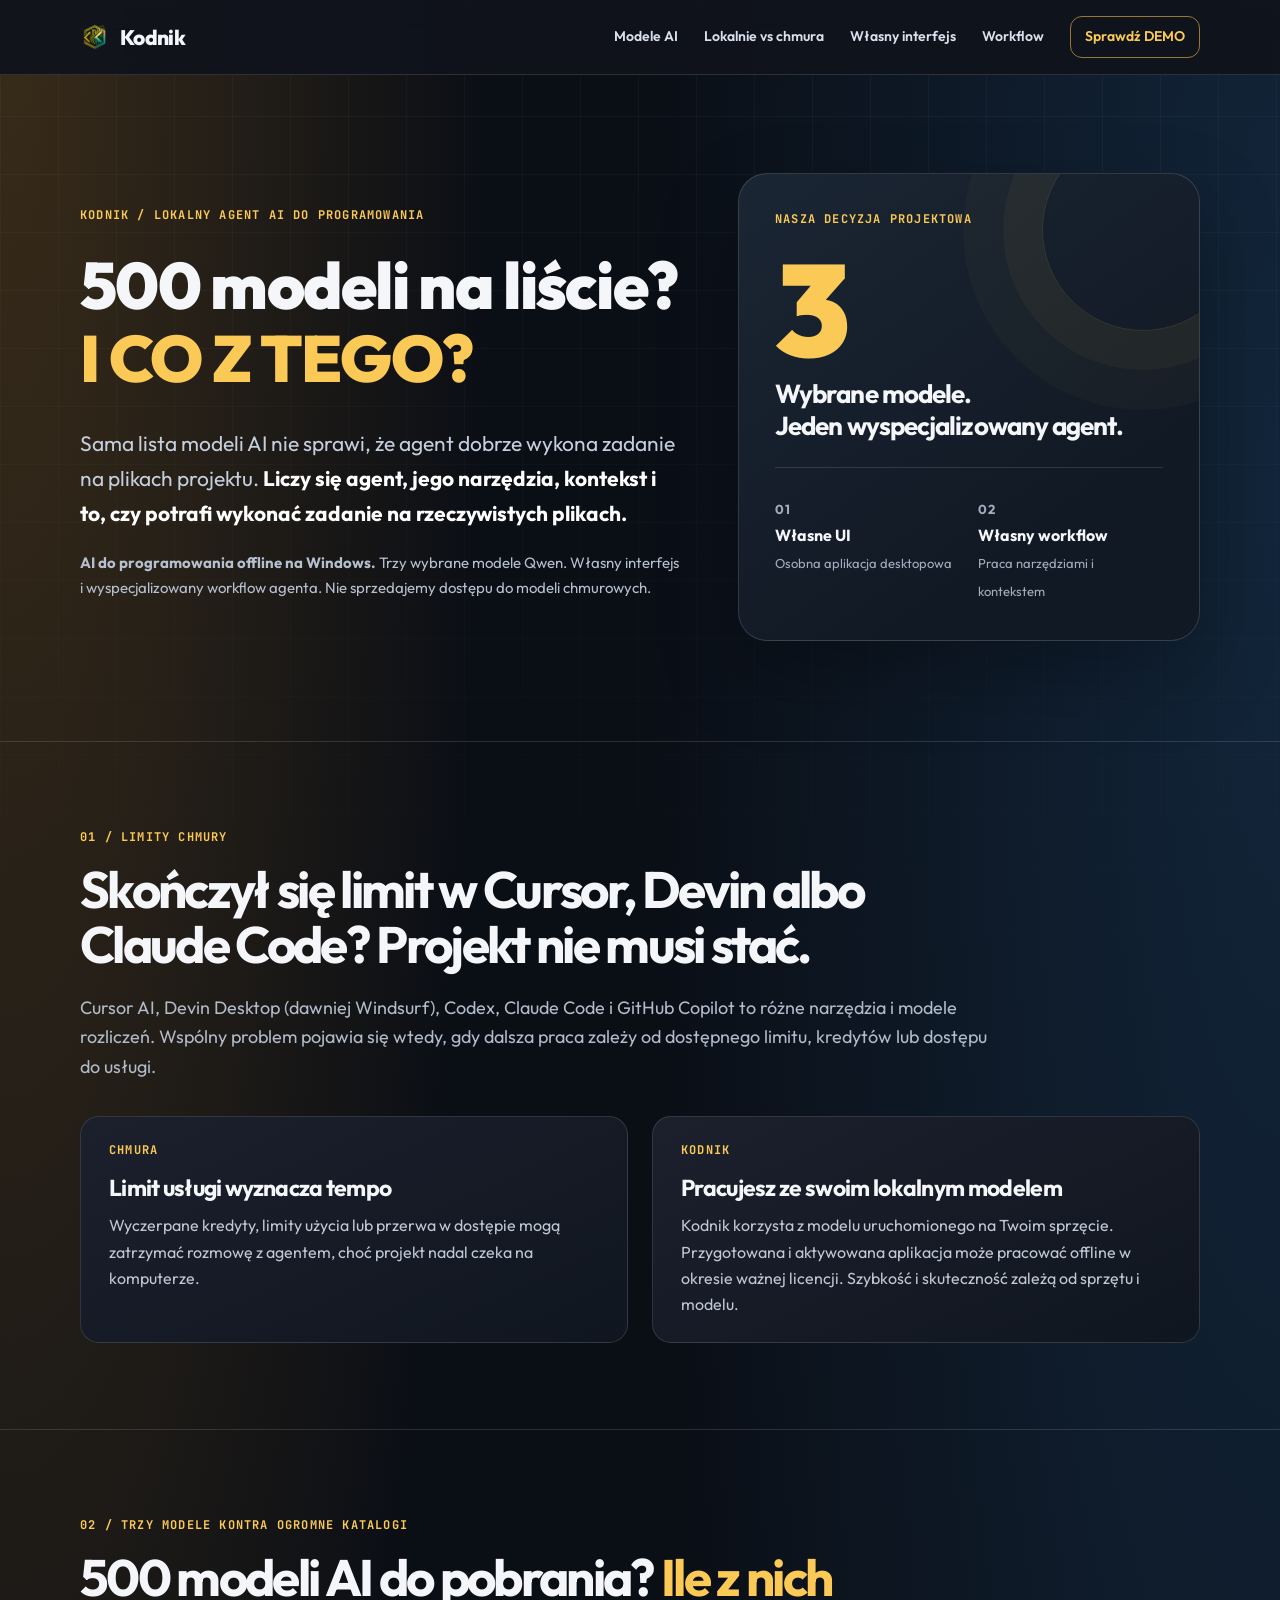
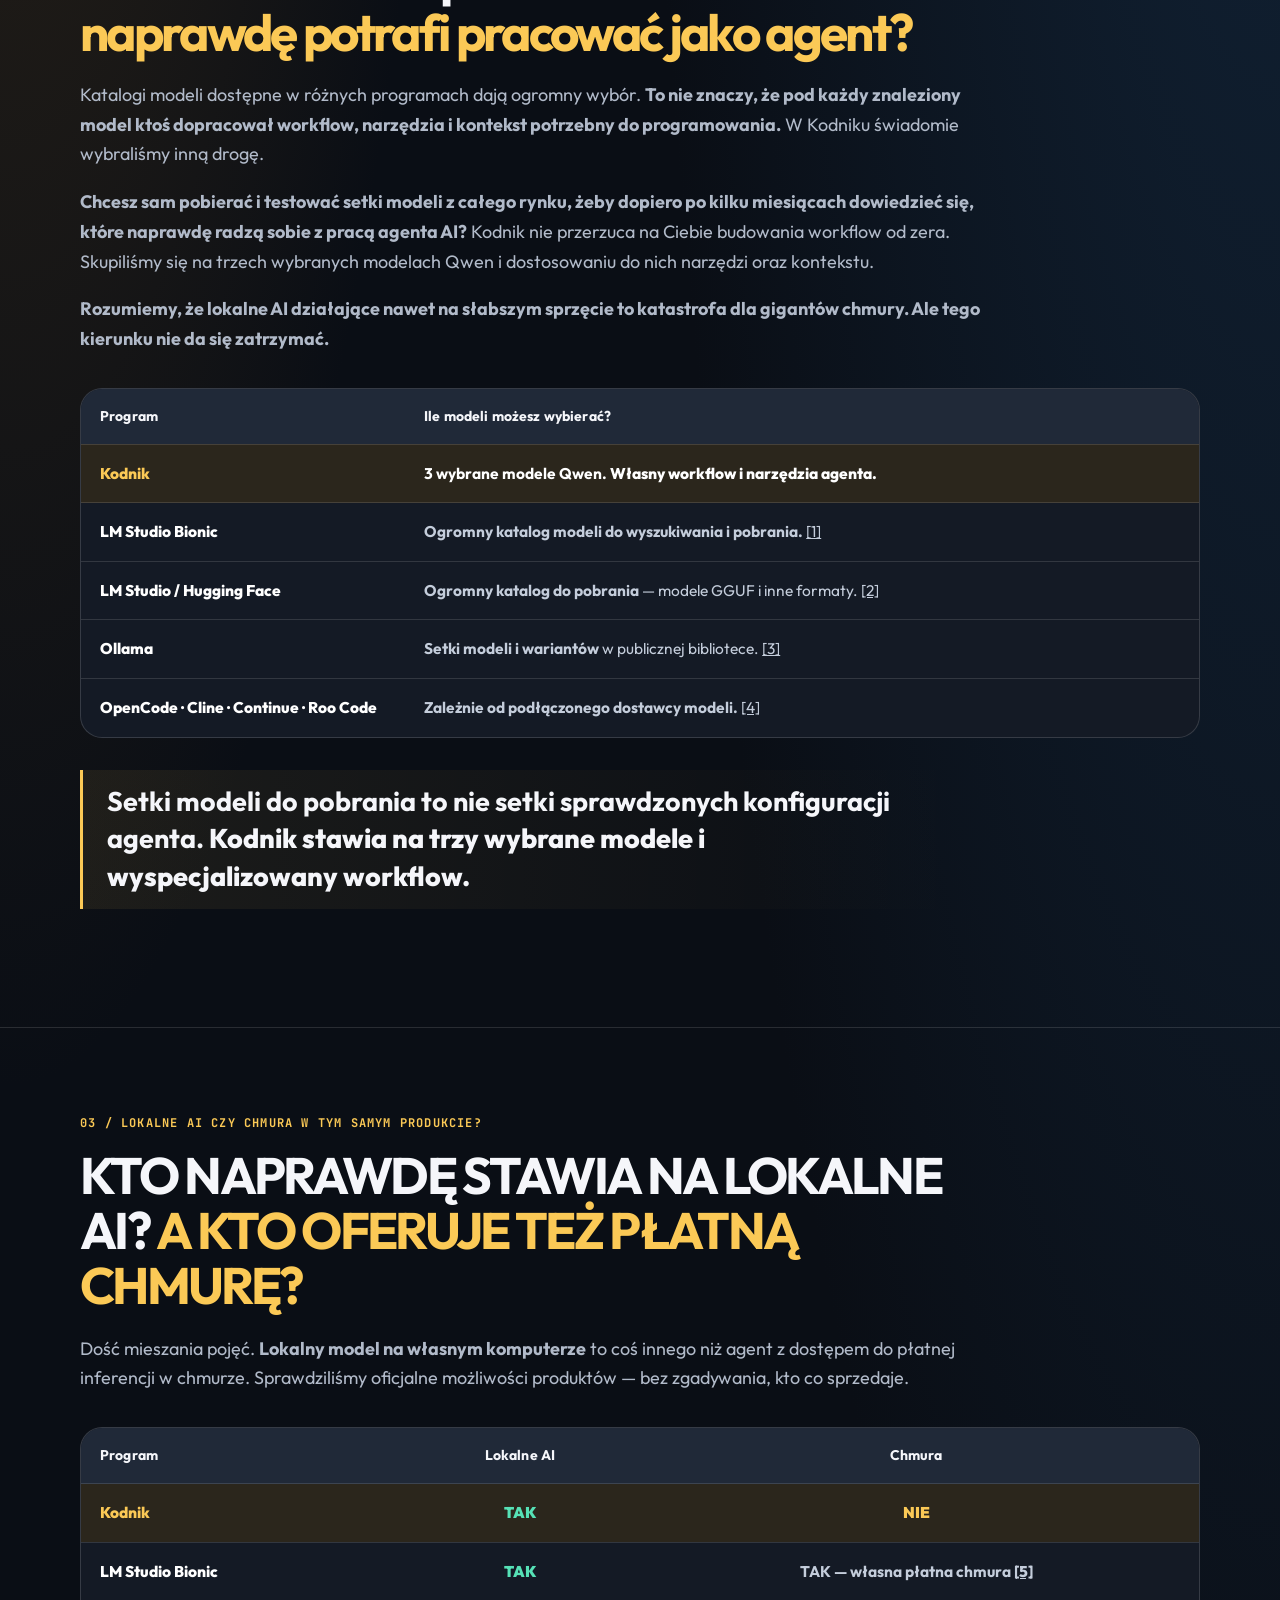
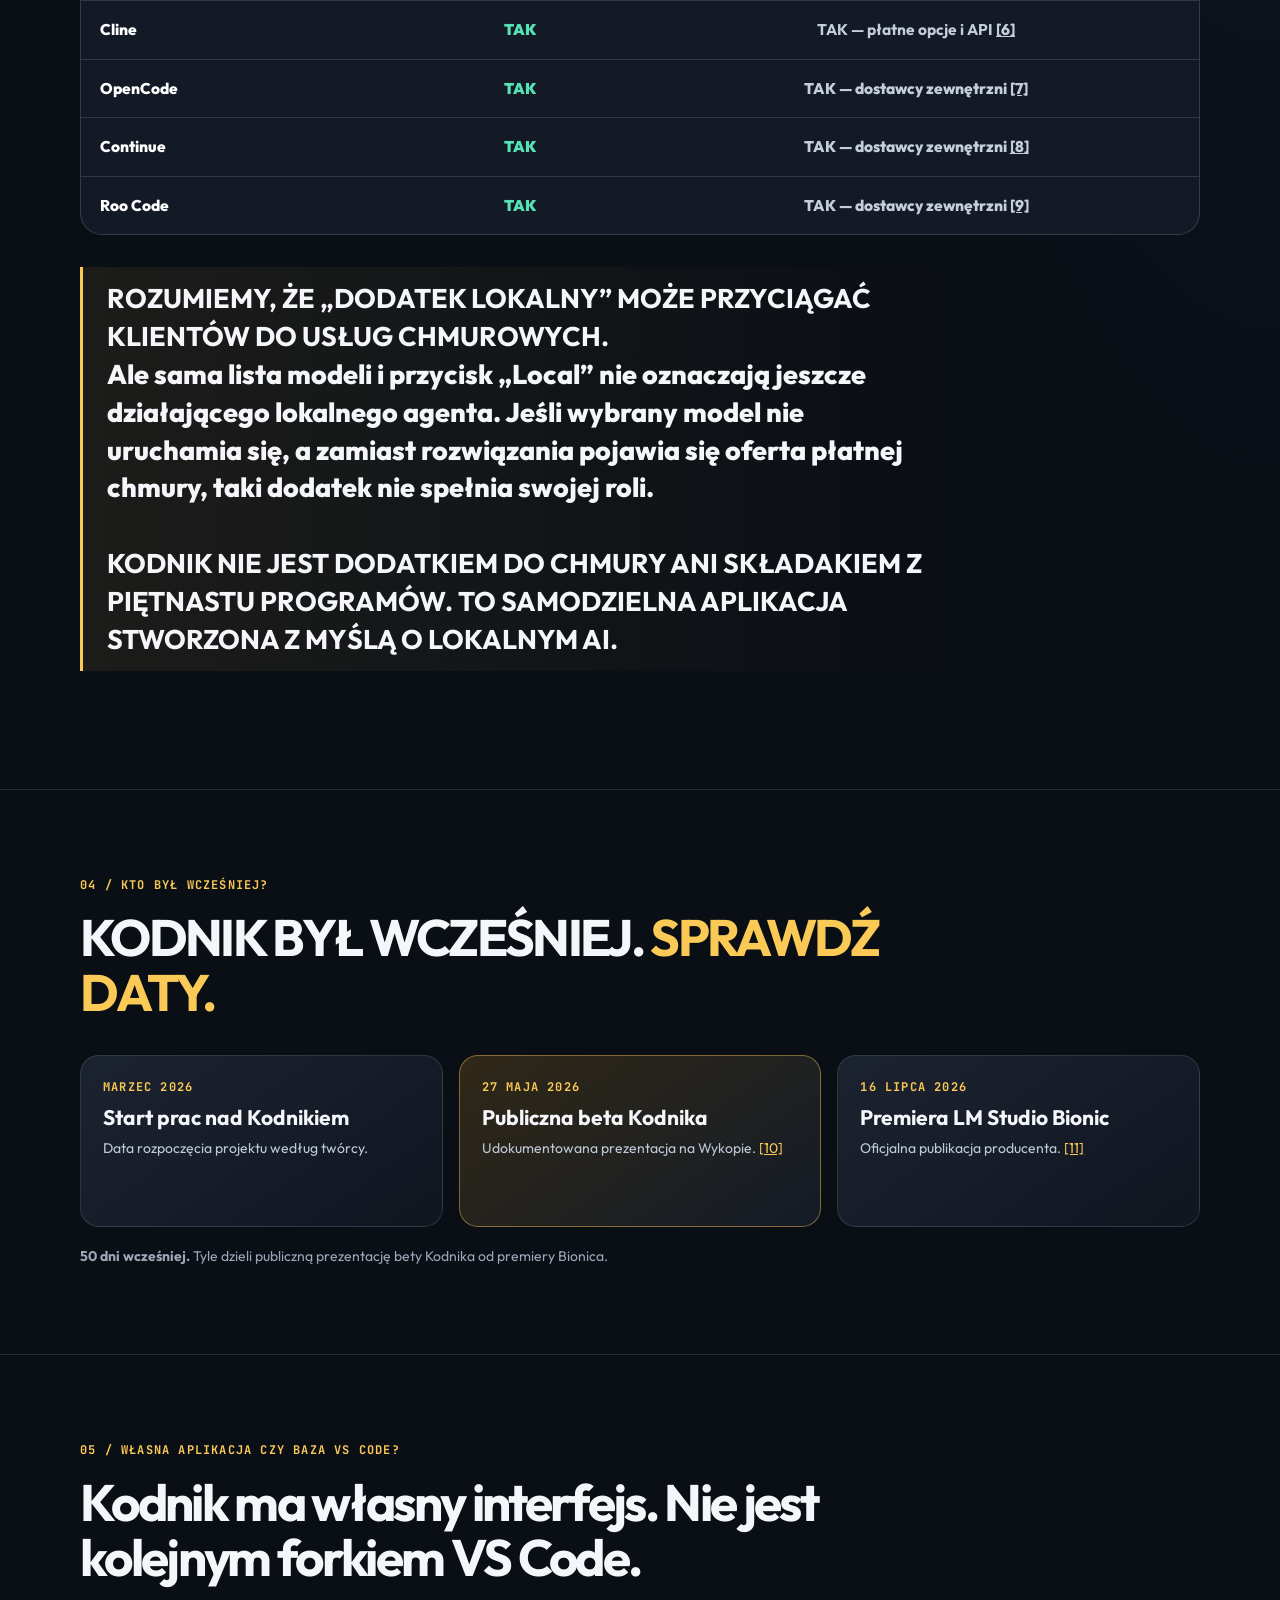
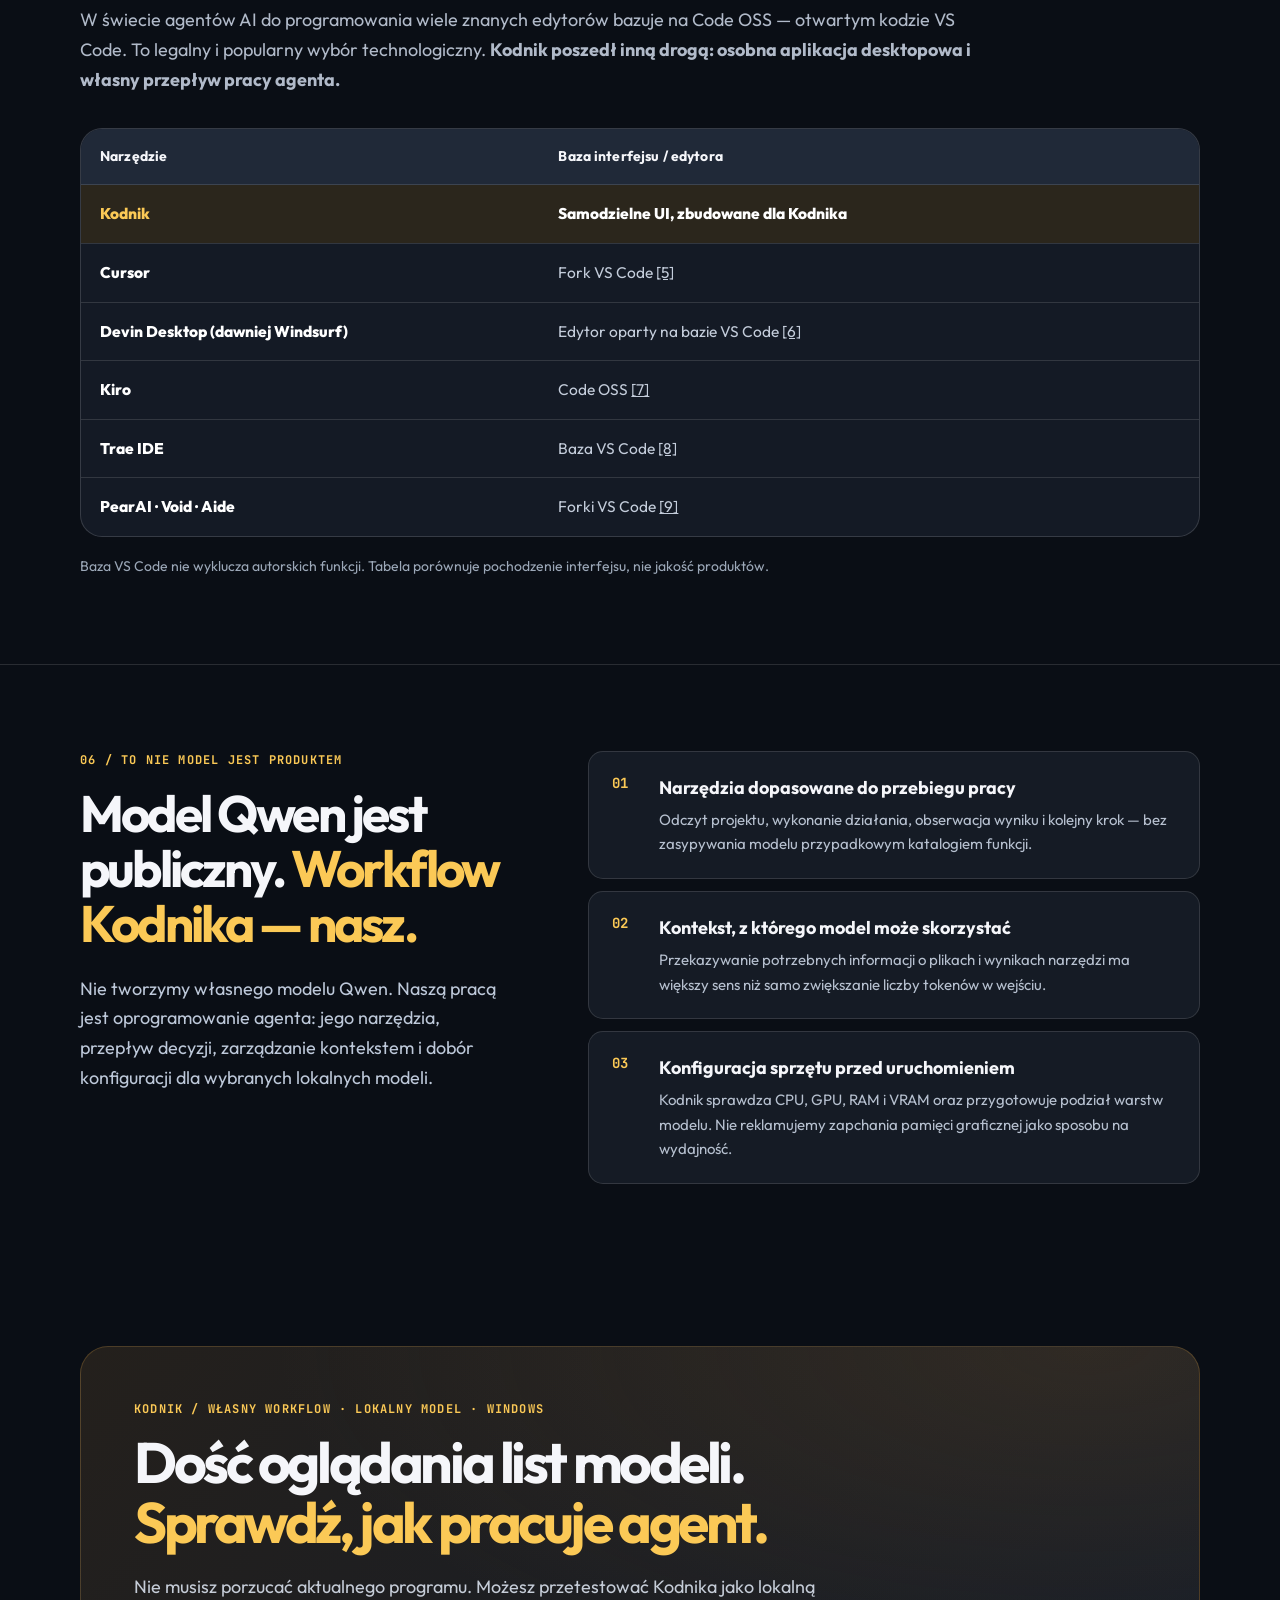
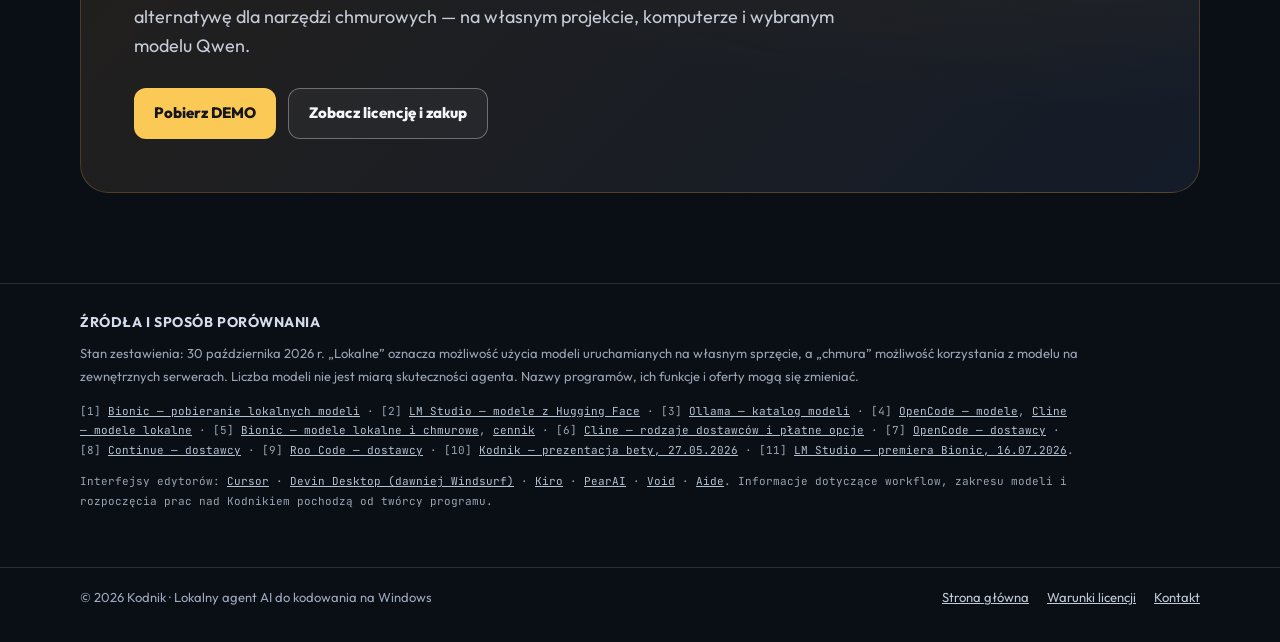
==== alternatywa-dla-cursor-windsurf.html @ 9b409858 "Add files via upload" ====
<!DOCTYPE html>

<html lang="pl">
<head>
<meta charset="utf-8"/>
<meta content="width=device-width,initial-scale=1" name="viewport"/>
<title>Kodnik kontra Bionic, Cursor, Devin, Cline | Lokalne AI i modele bez chmury</title>
<meta content="500 modeli AI na liście? Sprawdź Bionic, Cursor, Devin (Windsurf), Cline, Continue i OpenCode. Kodnik: trzy modele Qwen, własny workflow i brak płatnych modeli chmurowych." name="description"/>
<meta content="index,follow,max-image-preview:large" name="robots"/>
<link href="https://kodnik.pl/alternatywa-dla-cursor-windsurf.html" rel="canonical"/>
<meta content="article" property="og:type"/>
<meta content="pl_PL" property="og:locale"/>
<meta content="Kodnik" property="og:site_name"/>
<meta content="500 modeli AI na liście? Kodnik stawia na workflow, który ma sens." property="og:title"/>
<meta content="Kodnik kontra Bionic i inne agenty AI: katalogi modeli, lokalne modele vs płatna chmura, historia premiery i własny workflow." property="og:description"/>
<meta content="https://kodnik.pl/alternatywa-dla-cursor-windsurf.html" property="og:url"/>
<meta content="https://kodnik.pl/assets/kodnik-logo.png" property="og:image"/>
<link href="/assets/kodnik-logo.png" rel="icon" type="image/png"/>
<link href="https://fonts.googleapis.com" rel="preconnect"/>
<link crossorigin="" href="https://fonts.gstatic.com" rel="preconnect"/>
<link href="https://fonts.googleapis.com/css2?family=Outfit:wght@400;500;600;700;800;900&amp;family=JetBrains+Mono:wght@500;600;700&amp;display=swap" rel="stylesheet"/>
<script type="application/ld+json">{"@context":"https://schema.org","@type":"WebPage","name":"Kodnik — lokalna alternatywa dla Cursor, Devin i Bionic","inLanguage":"pl-PL","url":"https://kodnik.pl/alternatywa-dla-cursor-windsurf.html","about":{"@type":"SoftwareApplication","name":"Kodnik","operatingSystem":"Windows","applicationCategory":"DeveloperApplication","url":"https://kodnik.pl/"}}</script>
<style>
:root{color-scheme:dark;--bg:#0a0e15;--white:#f5f6fa;--muted:#b1bac9;--line:#ffffff20;--gold:#fbc956;--green:#47d6af;--panel:#141a25;--panel2:#1b2330}
*{box-sizing:border-box}html{scroll-behavior:smooth}body{margin:0;background:radial-gradient(ellipse at 1% 0%,#382b19 0,transparent 27%),radial-gradient(ellipse at 100% 7%,#12253a 0,transparent 36%),var(--bg);color:var(--white);font-family:Outfit,system-ui,sans-serif;font-size:17px;line-height:1.65;overflow-wrap:anywhere}
body:before{content:"";z-index:-1;position:absolute;inset:0 0 auto;height:1150px;pointer-events:none;background-image:linear-gradient(#ffffff09 1px,transparent 1px),linear-gradient(90deg,#ffffff09 1px,transparent 1px);background-size:58px 58px;mask-image:linear-gradient(#000,transparent 98%)}
a{color:inherit}a:hover{color:var(--gold)}a:focus-visible{outline:2px solid var(--gold);outline-offset:4px}.wrap{width:min(1120px,calc(100% - 42px));margin-inline:auto}.mono,.eyebrow,.tag,.idx,.th-note,.source-list{font-family:'JetBrains Mono',ui-monospace,monospace}.eyebrow{color:var(--gold);font-size:12px;font-weight:700;letter-spacing:.10em;text-transform:uppercase}.top{position:sticky;top:0;z-index:20;background:#10141cF2;border-bottom:1px solid var(--line);backdrop-filter:blur(15px)}.top-inner{min-height:74px;display:flex;align-items:center;justify-content:space-between;gap:22px}.brand{display:inline-flex;align-items:center;gap:10px;text-decoration:none;font-weight:800;font-size:21px;letter-spacing:-.03em}.brand img{width:30px;height:30px;object-fit:contain}nav{display:flex;align-items:center;gap:26px;flex-wrap:wrap}nav a{font-weight:600;font-size:14px;text-decoration:none;color:#d9e0ed}.navdemo{border:1px solid #997736;padding:8px 14px;border-radius:12px;color:var(--gold)!important}.hero{padding:98px 0 100px;display:grid;grid-template-columns:minmax(0,1.13fr) minmax(300px,.87fr);align-items:center;gap:58px}h1,h2,h3,p{margin-top:0}h1{font-size:clamp(43px,5.1vw,76px);letter-spacing:-.026em;line-height:1.13;margin:22px 0 30px;font-weight:850}h1 em{font-style:normal;color:var(--gold)}.lead{font-size:clamp(17px,1.9vw,21px);color:#c5cedd;max-width:670px;line-height:1.65}.lead strong{color:#fff}.small-lead{font-size:15px;color:#b5bfce;max-width:635px}.hero-panel{background:linear-gradient(145deg,#1b2634,#111924 72%);padding:36px;border:1px solid #ffffff24;border-radius:29px;box-shadow:0 32px 80px #0004;position:relative;overflow:hidden}.hero-panel:before{content:"";position:absolute;right:-45px;top:-45px;width:200px;height:200px;border:1px solid #fbc95624;border-radius:50%;box-shadow:0 0 0 39px #fbc9560a,0 0 0 79px #fbc95607}.big-num{font-size:130px;font-weight:900;letter-spacing:-.10em;line-height:.92;color:var(--gold);margin:20px 0 9px}.hero-panel h2{font-size:26px;line-height:1.2;letter-spacing:-.035em;margin-bottom:19px}.hero-panel p{font-size:16px;color:#c4cdda}.panel-rule{height:1px;background:var(--line);margin:26px 0}.mini-grid{display:grid;grid-template-columns:1fr 1fr;gap:18px}.mini-grid strong{display:block;font-size:16px}.mini-grid span{color:#a2aebe;font-size:13px}.mark{font-size:11px;letter-spacing:.08em;color:var(--gold);font-weight:700}.section{padding:86px 0;border-top:1px solid var(--line)}.sec-head{max-width:920px;margin-bottom:34px}.sec-head h2{font-size:clamp(30px,4vw,52px);line-height:1.08;letter-spacing:-.052em;margin:14px 0 20px}.sec-head p{color:var(--muted);font-size:18px}.strong{color:white;font-weight:700}.quote{font-size:clamp(19px,2.5vw,27px);font-weight:800;line-height:1.4;border-left:3px solid var(--gold);padding:13px 24px;margin:32px 0;max-width:880px;background:linear-gradient(90deg,#fbc95613,transparent)}.columns{display:grid;grid-template-columns:1fr 1fr;gap:24px}.strip{padding:24px 28px;border:1px solid var(--line);background:linear-gradient(155deg,#1b202c,#101620);border-radius:19px}.strip h3{font-size:23px;letter-spacing:-.03em;line-height:1.2;margin-bottom:11px}.strip p{color:#bfc7d4;font-size:16px;margin-bottom:0}.strip .eyebrow{display:block;margin-bottom:13px}.tableframe{border:1px solid #ffffff25;border-radius:22px;overflow:hidden;background:#141a25}.scrolltable{overflow-x:auto}table{width:100%;border-collapse:collapse;font-size:15.5px;min-width:620px}th{text-align:left;background:#202938;color:#f5f6fa;font-size:14px;letter-spacing:.01em}td,th{padding:16px 19px;border-bottom:1px solid var(--line);vertical-align:top}tr:last-child td{border-bottom:0}td{color:#c4cddb}td:first-child{font-weight:800;color:white}tr.featured td{background:#362c19ab;color:white}tr.featured td:first-child{color:var(--gold)}tr.featured td:nth-child(2){font-weight:800;color:#fff}.th-note{font-size:11px;color:#8f9bad;margin-top:8px}.note{color:#9ca8b8;font-size:14px;margin:18px 0 0}.note a{color:#c8d9f3}.compare-tools{display:flex;flex-wrap:wrap;gap:9px;margin-top:20px}.compare-tools span{background:#ffffff0d;border:1px solid #ffffff22;padding:6px 10px;border-radius:9px;color:#c0cada;font-size:13px}.feature-split{display:grid;grid-template-columns:.85fr 1.15fr;gap:55px;align-items:start}.feature-split .section-copy{max-width:430px;color:#bdc8d9;font-size:18px}.proof-grid{display:grid;gap:12px}.proof{display:flex;gap:17px;padding:21px 23px;border:1px solid var(--line);border-radius:15px;background:#19202bc2}.proof strong{font-size:18px;display:block;margin-bottom:5px}.proof span{display:block;color:#b6c0cf;font-size:15px}.proof-number{font-family:'JetBrains Mono',monospace;color:var(--gold);font-size:14px;font-weight:700;flex:0 0 30px;min-width:30px;white-space:nowrap;overflow-wrap:normal;line-height:1.55}.banner{margin:76px auto 90px;padding:53px;border-radius:28px;border:1px solid #b083384f;background:radial-gradient(ellipse at 90% 0%,#694b2347,transparent 57%),linear-gradient(135deg,#24201c,#141c29)}.banner h2{font-size:clamp(30px,4.5vw,57px);line-height:1.06;letter-spacing:-.06em;max-width:850px;margin:12px 0 19px}.banner p{color:#c5ccd7;font-size:18px;max-width:730px}.actions{display:flex;gap:12px;flex-wrap:wrap;margin-top:27px}.btn{display:inline-flex;justify-content:center;align-items:center;min-height:49px;padding:12px 20px;border-radius:12px;text-decoration:none;font-weight:800;font-size:15px}.btn-primary{background:var(--gold);color:#14161b}.btn-primary:hover{background:#ffe18e;color:#14161b}.btn-secondary{border:1px solid #ffffff55;background:#ffffff0b}.sources{border-top:1px solid var(--line);padding:27px 0 45px}.sources h2{font-size:14px;letter-spacing:.04em;text-transform:uppercase;color:#d5dceb;margin-bottom:8px}.sources p{font-size:13px;line-height:1.8;color:#99a5b4;max-width:1000px}.source-list{font-size:11px!important}.source-list a{color:#b3c2d2}.footer{border-top:1px solid var(--line);padding:19px 0 33px;color:#9daaBE;font-size:13px}.foot-inner{display:flex;justify-content:space-between;gap:16px;flex-wrap:wrap}.foot-inner a{color:#c1cbd8;margin-left:18px}.skip-link{position:absolute;left:-9999px;top:1px}.skip-link:focus{left:20px;z-index:100;background:#fff;color:#111;padding:5px 10px}section[id]{scroll-margin-top:85px}@media(max-width:850px){.hero{grid-template-columns:1fr;gap:35px;padding:67px 0 70px}.hero-panel{max-width:690px}.feature-split{grid-template-columns:1fr;gap:20px}.section{padding:65px 0}.top-inner{min-height:66px}.top nav a:not(.navdemo){display:none}}@media(max-width:620px){body{font-size:16px}.wrap{width:min(100% - 30px,1120px)}h1{font-size:clamp(40px,10.4vw,58px);letter-spacing:-.02em;line-height:1.14;margin:18px 0 23px}.hero-panel{padding:25px}.big-num{font-size:100px}.columns{grid-template-columns:1fr}.section{padding:56px 0}.sec-head h2{font-size:clamp(30px,9vw,42px)}.banner{padding:30px 23px;margin:50px auto 60px}.mini-grid{grid-template-columns:1fr 1fr}.foot-inner a:first-child{margin-left:0}}@media(prefers-reduced-motion:reduce){html{scroll-behavior:auto}}

.cloud-table{min-width:740px}.cloud-table td:nth-child(2),.cloud-table td:nth-child(3){text-align:center;white-space:nowrap;font-weight:800}.cloud-table th:nth-child(2),.cloud-table th:nth-child(3){text-align:center}.model-table{min-width:570px}.ui-table{min-width:550px}.ui-table th:first-child{width:41%}.yes{color:#56e1b6;font-weight:900}.no{color:var(--gold);font-weight:900}.dates{display:grid;grid-template-columns:repeat(3,minmax(0,1fr));gap:16px}.datebox{min-height:172px;border:1px solid var(--line);background:linear-gradient(145deg,#1c2330,#101620);border-radius:19px;padding:22px;display:flex;flex-direction:column;gap:7px}.datebox strong{font-size:21px;line-height:1.2}.datebox span:last-child{color:#bfcad9;font-size:14px}.datebox.featured-date{border-color:#eab7567c;background:linear-gradient(145deg,#302817,#141b27)}.datebox a{color:var(--gold)}@media(max-width:750px){.dates{grid-template-columns:1fr}.datebox{min-height:auto}}
</style>
</head>
<body>
<a class="skip-link" href="#tresc">Przejdź do treści</a>
<header class="top"><div class="wrap top-inner"><a class="brand" href="/"><img alt="" height="30" src="/assets/kodnik-logo.png" width="30"/>Kodnik</a><nav aria-label="Nawigacja"><a href="#modele">Modele AI</a><a href="#lokalnie-czy-chmura">Lokalnie vs chmura</a><a href="#aplikacje">Własny interfejs</a><a href="#workflow">Workflow</a><a class="navdemo" href="/#demo">Sprawdź DEMO</a></nav></div></header>
<main id="tresc">
<div class="wrap hero">
<div><span class="eyebrow">KODNIK / LOKALNY AGENT AI DO PROGRAMOWANIA</span><h1>500 modeli na liście?<br/><em>I CO Z TEGO?</em></h1><p class="lead">Sama lista modeli AI nie sprawi, że agent dobrze wykona zadanie na plikach projektu. <strong>Liczy się agent, jego narzędzia, kontekst i to, czy potrafi wykonać zadanie na rzeczywistych plikach.</strong></p><p class="small-lead"><strong>AI do programowania offline na Windows.</strong> Trzy wybrane modele Qwen. Własny interfejs i wyspecjalizowany workflow agenta. Nie sprzedajemy dostępu do modeli chmurowych.</p></div>
<aside aria-label="Filozofia Kodnika" class="hero-panel"><div class="eyebrow">Nasza decyzja projektowa</div><div class="big-num">3</div><h2>Wybrane modele.<br/>Jeden wyspecjalizowany agent.</h2><div class="panel-rule"></div><div class="mini-grid"><div><span class="mark">01</span><strong>Własne UI</strong><span>Osobna aplikacja desktopowa</span></div><div><span class="mark">02</span><strong>Własny workflow</strong><span>Praca narzędziami i kontekstem</span></div></div></aside>
</div>
<section class="section" id="limity"><div class="wrap"><div class="sec-head"><div class="eyebrow">01 / LIMITY CHMURY</div><h2>Skończył się limit w Cursor, Devin albo Claude Code? Projekt nie musi stać.</h2><p>Cursor AI, Devin Desktop (dawniej Windsurf), Codex, Claude Code i GitHub Copilot to różne narzędzia i modele rozliczeń. Wspólny problem pojawia się wtedy, gdy dalsza praca zależy od dostępnego limitu, kredytów lub dostępu do usługi.</p></div><div class="columns"><div class="strip"><span class="eyebrow">Chmura</span><h3>Limit usługi wyznacza tempo</h3><p>Wyczerpane kredyty, limity użycia lub przerwa w dostępie mogą zatrzymać rozmowę z agentem, choć projekt nadal czeka na komputerze.</p></div><div class="strip"><span class="eyebrow">Kodnik</span><h3>Pracujesz ze swoim lokalnym modelem</h3><p>Kodnik korzysta z modelu uruchomionego na Twoim sprzęcie. Przygotowana i aktywowana aplikacja może pracować offline w okresie ważnej licencji. Szybkość i skuteczność zależą od sprzętu i modelu.</p></div></div></div></section>

<section class="section" id="modele"><div class="wrap">
<div class="sec-head"><div class="eyebrow">02 / TRZY MODELE KONTRA OGROMNE KATALOGI</div>
<h2>500 modeli AI do pobrania? <span style="color:var(--gold)">Ile z nich naprawdę potrafi pracować jako agent?</span></h2>
<p>Katalogi modeli dostępne w różnych programach dają ogromny wybór. <strong>To nie znaczy, że pod każdy znaleziony model ktoś dopracował workflow, narzędzia i kontekst potrzebny do programowania.</strong> W Kodniku świadomie wybraliśmy inną drogę.</p>
<p><strong>Chcesz sam pobierać i testować setki modeli z całego rynku, żeby dopiero po kilku miesiącach dowiedzieć się, które naprawdę radzą sobie z pracą agenta AI?</strong> Kodnik nie przerzuca na Ciebie budowania workflow od zera. Skupiliśmy się na trzech wybranych modelach Qwen i dostosowaniu do nich narzędzi oraz kontekstu.</p>
<p><strong>Rozumiemy, że lokalne AI działające nawet na słabszym sprzęcie to katastrofa dla gigantów chmury. Ale tego kierunku nie da się zatrzymać.</strong></p></div>
<div class="tableframe"><div class="scrolltable"><table class="model-table"><thead><tr><th scope="col" style="width:29%">Program</th><th scope="col">Ile modeli możesz wybierać?</th></tr></thead><tbody>
<tr class="featured"><td>Kodnik</td><td><strong>3 wybrane modele Qwen.</strong> Własny workflow i narzędzia agenta.</td></tr>
<tr><td>LM Studio Bionic</td><td><strong>Ogromny katalog modeli do wyszukiwania i pobrania.</strong> <a aria-label="Źródło: katalog modeli Bionic" href="#zrodla">[1]</a></td></tr>
<tr><td>LM Studio / Hugging Face</td><td><strong>Ogromny katalog do pobrania</strong> — modele GGUF i inne formaty. <a aria-label="Źródło LM Studio" href="#zrodla">[2]</a></td></tr>
<tr><td>Ollama</td><td><strong>Setki modeli i wariantów</strong> w publicznej bibliotece. <a aria-label="Źródło Ollama" href="#zrodla">[3]</a></td></tr>
<tr><td>OpenCode · Cline · Continue · Roo Code</td><td><strong>Zależnie od podłączonego dostawcy modeli.</strong> <a aria-label="Źródła integracji modeli" href="#zrodla">[4]</a></td></tr>
</tbody></table></div></div>
<p class="quote"><strong>Setki modeli do pobrania to nie setki sprawdzonych konfiguracji agenta.</strong> Kodnik stawia na trzy wybrane modele i wyspecjalizowany workflow.</p>
</div></section>


<section class="section" id="lokalnie-czy-chmura"><div class="wrap">
<div class="sec-head"><div class="eyebrow">03 / LOKALNE AI CZY CHMURA W TYM SAMYM PRODUKCIE?</div>
<h2>KTO NAPRAWDĘ STAWIA NA LOKALNE AI? <span style="color:var(--gold)">A KTO OFERUJE TEŻ PŁATNĄ CHMURĘ?</span></h2>
<p>Dość mieszania pojęć. <strong>Lokalny model na własnym komputerze</strong> to coś innego niż agent z dostępem do płatnej inferencji w chmurze. Sprawdziliśmy oficjalne możliwości produktów — bez zgadywania, kto co sprzedaje.</p></div>
<div class="tableframe"><div class="scrolltable"><table class="cloud-table"><thead><tr><th scope="col">Program</th><th scope="col">Lokalne AI</th><th scope="col">Chmura</th></tr></thead><tbody>
<tr class="featured"><td>Kodnik</td><td><span class="yes">TAK</span></td><td><span class="no">NIE</span></td></tr>
<tr><td>LM Studio Bionic</td><td><span class="yes">TAK</span></td><td><strong>TAK — własna płatna chmura</strong> <a href="#zrodla">[5]</a></td></tr>
<tr><td>Cline</td><td><span class="yes">TAK</span></td><td><strong>TAK — płatne opcje i API</strong> <a href="#zrodla">[6]</a></td></tr>
<tr><td>OpenCode</td><td><span class="yes">TAK</span></td><td>TAK — dostawcy zewnętrzni <a href="#zrodla">[7]</a></td></tr>
<tr><td>Continue</td><td><span class="yes">TAK</span></td><td>TAK — dostawcy zewnętrzni <a href="#zrodla">[8]</a></td></tr>
<tr><td>Roo Code</td><td><span class="yes">TAK</span></td><td>TAK — dostawcy zewnętrzni <a href="#zrodla">[9]</a></td></tr>
</tbody></table></div></div>
<div class="quote"><strong>ROZUMIEMY, ŻE „DODATEK LOKALNY” MOŻE PRZYCIĄGAĆ KLIENTÓW DO USŁUG CHMUROWYCH.</strong><br/>Ale sama lista modeli i przycisk „Local” nie oznaczają jeszcze działającego lokalnego agenta. Jeśli wybrany model nie uruchamia się, a zamiast rozwiązania pojawia się oferta płatnej chmury, taki dodatek nie spełnia swojej roli.<br/><br/><strong>KODNIK NIE JEST DODATKIEM DO CHMURY ANI SKŁADAKIEM Z PIĘTNASTU PROGRAMÓW. TO SAMODZIELNA APLIKACJA STWORZONA Z MYŚLĄ O LOKALNYM AI.</strong></div>
</div></section>

<section class="section" id="daty"><div class="wrap">
<div class="sec-head"><div class="eyebrow">04 / KTO BYŁ WCZEŚNIEJ?</div><h2>KODNIK BYŁ WCZEŚNIEJ. <span style="color:var(--gold)">SPRAWDŹ DATY.</span></h2>
</div>
<div class="dates"><div class="datebox"><span class="eyebrow">MARZEC 2026</span><strong>Start prac nad Kodnikiem</strong><span>Data rozpoczęcia projektu według twórcy.</span></div><div class="datebox featured-date"><span class="eyebrow">27 MAJA 2026</span><strong>Publiczna beta Kodnika</strong><span>Udokumentowana prezentacja na Wykopie. <a href="#zrodla">[10]</a></span></div><div class="datebox"><span class="eyebrow">16 LIPCA 2026</span><strong>Premiera LM Studio Bionic</strong><span>Oficjalna publikacja producenta. <a href="#zrodla">[11]</a></span></div></div>
<p class="note"><strong>50 dni wcześniej.</strong> Tyle dzieli publiczną prezentację bety Kodnika od premiery Bionica.</p>
</div></section>
<section class="section" id="aplikacje"><div class="wrap"><div class="sec-head"><div class="eyebrow">05 / WŁASNA APLIKACJA CZY BAZA VS CODE?</div><h2>Kodnik ma własny interfejs. Nie jest kolejnym forkiem VS Code.</h2><p>W świecie agentów AI do programowania wiele znanych edytorów bazuje na Code OSS — otwartym kodzie VS Code. To legalny i popularny wybór technologiczny. <strong>Kodnik poszedł inną drogą: osobna aplikacja desktopowa i własny przepływ pracy agenta.</strong></p></div><div class="tableframe"><div class="scrolltable"><table class="ui-table"><thead><tr><th scope="col">Narzędzie</th><th scope="col">Baza interfejsu / edytora</th></tr></thead><tbody>
<tr class="featured"><td>Kodnik</td><td>Samodzielne UI, zbudowane dla Kodnika</td></tr>
<tr><td>Cursor</td><td>Fork VS Code <a href="#zrodla">[5]</a></td></tr>
<tr><td>Devin Desktop (dawniej Windsurf)</td><td>Edytor oparty na bazie VS Code <a href="#zrodla">[6]</a></td></tr>
<tr><td>Kiro</td><td>Code OSS <a href="#zrodla">[7]</a></td></tr>
<tr><td>Trae IDE</td><td>Baza VS Code <a href="#zrodla">[8]</a></td></tr>
<tr><td>PearAI · Void · Aide</td><td>Forki VS Code <a href="#zrodla">[9]</a></td></tr>
</tbody></table></div></div><p class="note">Baza VS Code nie wyklucza autorskich funkcji. Tabela porównuje pochodzenie interfejsu, nie jakość produktów.</p></div></section>
<section class="section" id="workflow"><div class="wrap feature-split"><div><div class="eyebrow">06 / TO NIE MODEL JEST PRODUKTEM</div><h2 style="font-size:clamp(34px,4vw,54px);letter-spacing:-.055em;line-height:1.08;margin:15px 0 22px">Model Qwen jest publiczny. <span style="color:var(--gold)">Workflow Kodnika — nasz.</span></h2><p class="section-copy">Nie tworzymy własnego modelu Qwen. Naszą pracą jest oprogramowanie agenta: jego narzędzia, przepływ decyzji, zarządzanie kontekstem i dobór konfiguracji dla wybranych lokalnych modeli.</p></div><div class="proof-grid"><div class="proof"><div class="proof-number">01</div><div><strong>Narzędzia dopasowane do przebiegu pracy</strong><span>Odczyt projektu, wykonanie działania, obserwacja wyniku i kolejny krok — bez zasypywania modelu przypadkowym katalogiem funkcji.</span></div></div><div class="proof"><div class="proof-number">02</div><div><strong>Kontekst, z którego model może skorzystać</strong><span>Przekazywanie potrzebnych informacji o plikach i wynikach narzędzi ma większy sens niż samo zwiększanie liczby tokenów w wejściu.</span></div></div><div class="proof"><div class="proof-number">03</div><div><strong>Konfiguracja sprzętu przed uruchomieniem</strong><span>Kodnik sprawdza CPU, GPU, RAM i VRAM oraz przygotowuje podział warstw modelu. Nie reklamujemy zapchania pamięci graficznej jako sposobu na wydajność.</span></div></div></div></div></section>
<div class="wrap"><div class="banner"><div class="eyebrow">KODNIK / WŁASNY WORKFLOW · LOKALNY MODEL · WINDOWS</div><h2>Dość oglądania list modeli.<br/><span style="color:var(--gold)">Sprawdź, jak pracuje agent.</span></h2><p>Nie musisz porzucać aktualnego programu. Możesz przetestować Kodnika jako lokalną alternatywę dla narzędzi chmurowych — na własnym projekcie, komputerze i wybranym modelu Qwen.</p><div class="actions"><a class="btn btn-primary" href="/#demo">Pobierz DEMO</a><a class="btn btn-secondary" href="/#cena">Zobacz licencję i zakup</a></div></div></div>
<section class="sources" id="zrodla"><div class="wrap"><h2>Źródła i sposób porównania</h2>
<p>Stan zestawienia: 30 października 2026 r. „Lokalne” oznacza możliwość użycia modeli uruchamianych na własnym sprzęcie, a „chmura” możliwość korzystania z modelu na zewnętrznych serwerach. Liczba modeli nie jest miarą skuteczności agenta. Nazwy programów, ich funkcje i oferty mogą się zmieniać.</p>
<p class="source-list">[1] <a href="https://lmstudio.ai/docs/bionic/models/download-local-models">Bionic — pobieranie lokalnych modeli</a> · [2] <a href="https://lmstudio.ai/docs/app/basics/download-model">LM Studio — modele z Hugging Face</a> · [3] <a href="https://ollama.com/search">Ollama — katalog modeli</a> · [4] <a href="https://opencode.ai/docs/models">OpenCode — modele</a>, <a href="https://github.com/cline/cline/blob/main/docs/running-models-locally/overview.mdx">Cline — modele lokalne</a> · [5] <a href="https://lmstudio.ai/docs/bionic/models">Bionic — modele lokalne i chmurowe</a>, <a href="https://lmstudio.ai/pricing">cennik</a> · [6] <a href="https://github.com/cline/cline/blob/main/docs/getting-started/authorizing-with-cline.mdx">Cline — rodzaje dostawców i płatne opcje</a> · [7] <a href="https://opencode.ai/docs/providers">OpenCode — dostawcy</a> · [8] <a href="https://docs.continue.dev/customize/model-providers/overview">Continue — dostawcy</a> · [9] <a href="https://roocodeinc.github.io/Roo-Code/providers/">Roo Code — dostawcy</a> · [10] <a href="https://wykop.pl/link/7951723/to-jest-kodnik-ai-ktore-tworzy-programy-lokalnie">Kodnik — prezentacja bety, 27.05.2026</a> · [11] <a href="https://lmstudio.ai/blog">LM Studio — premiera Bionic, 16.07.2026</a>.</p>
<p class="source-list">Interfejsy edytorów: <a href="https://cursor.com/blog/cursor-3">Cursor</a> · <a href="https://devin.ai/desktop">Devin Desktop (dawniej Windsurf)</a> · <a href="https://kiro.dev/ide/">Kiro</a> · <a href="https://github.com/trypear/pearai-app">PearAI</a> · <a href="https://github.com/voideditor/void">Void</a> · <a href="https://github.com/codestoryai/aide">Aide</a>. Informacje dotyczące workflow, zakresu modeli i rozpoczęcia prac nad Kodnikiem pochodzą od twórcy programu.</p>
</div></section>
</main>
<footer class="footer"><div class="wrap foot-inner"><div>© 2026 Kodnik · Lokalny agent AI do kodowania na Windows</div><div><a href="/">Strona główna</a><a href="/terms.html">Warunki licencji</a><a href="mailto:kontakt@kodnik.pl">Kontakt</a></div></div></footer>
</body></html>
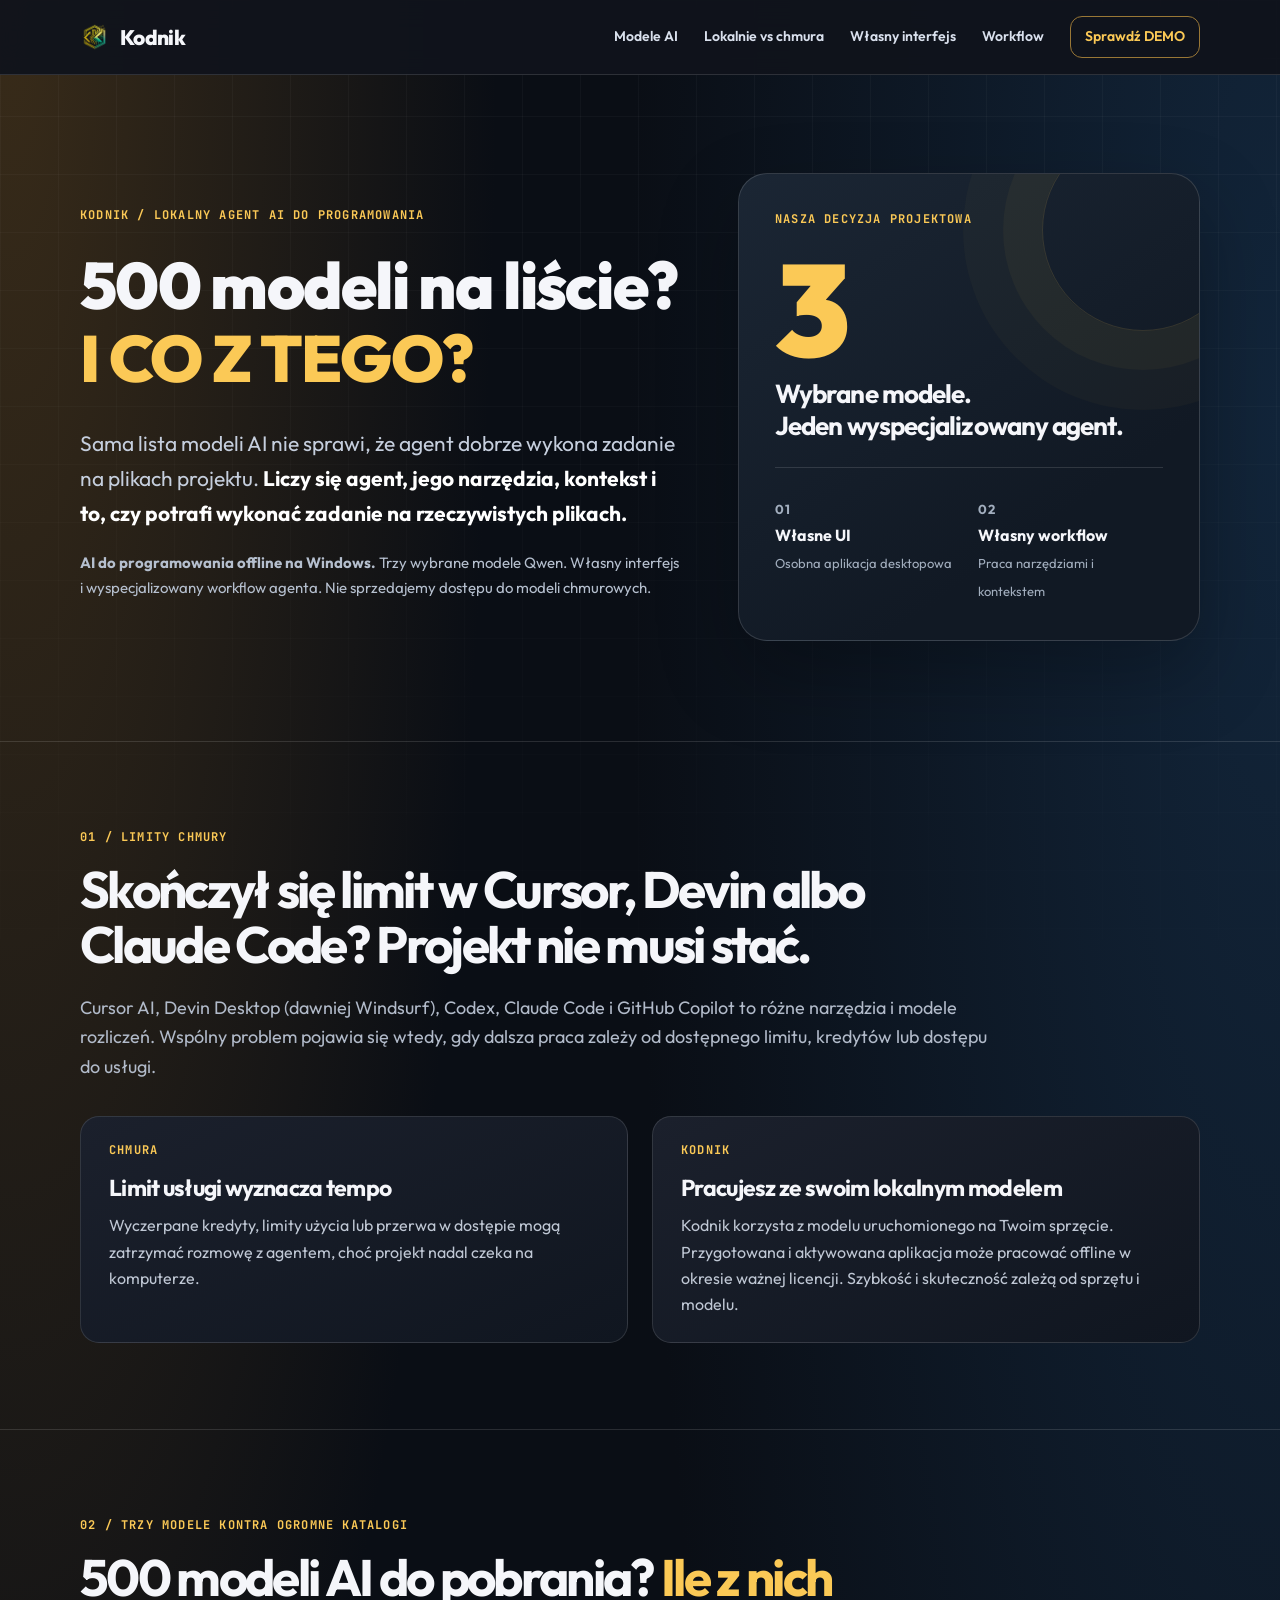
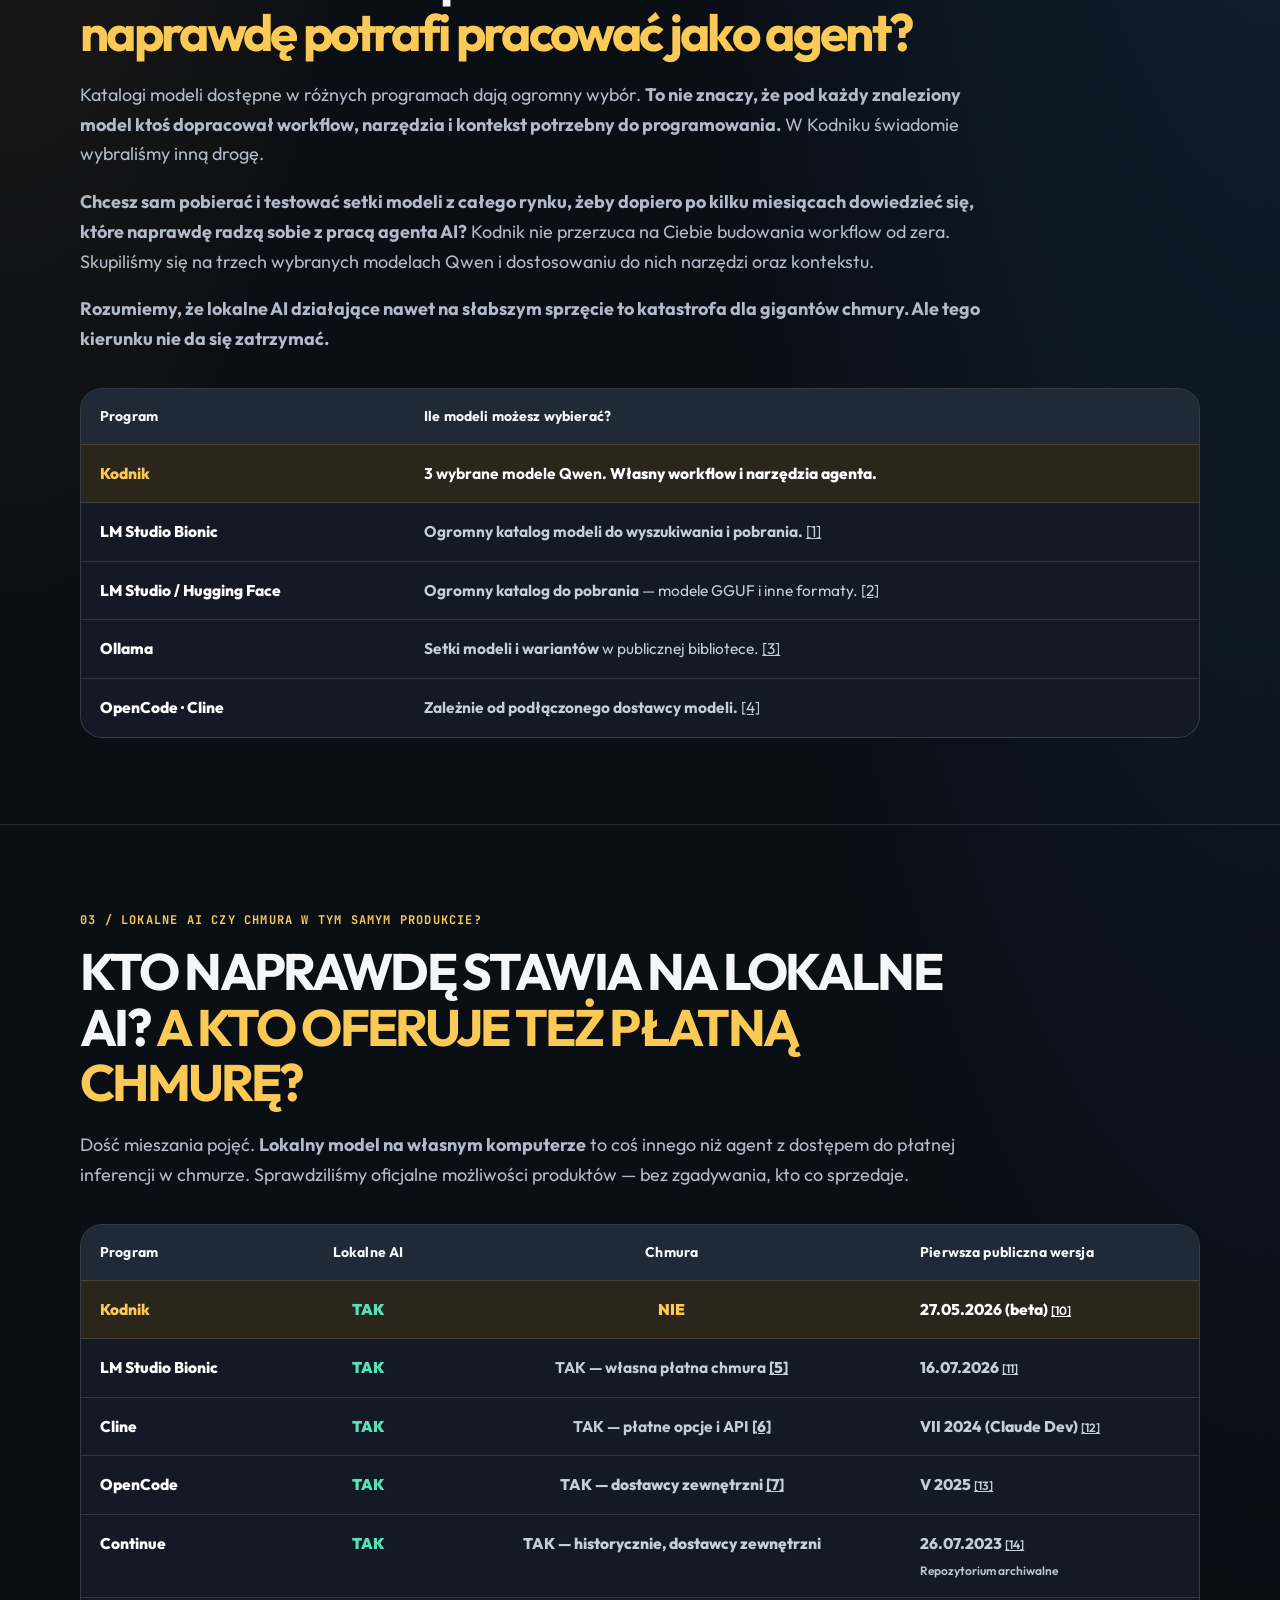
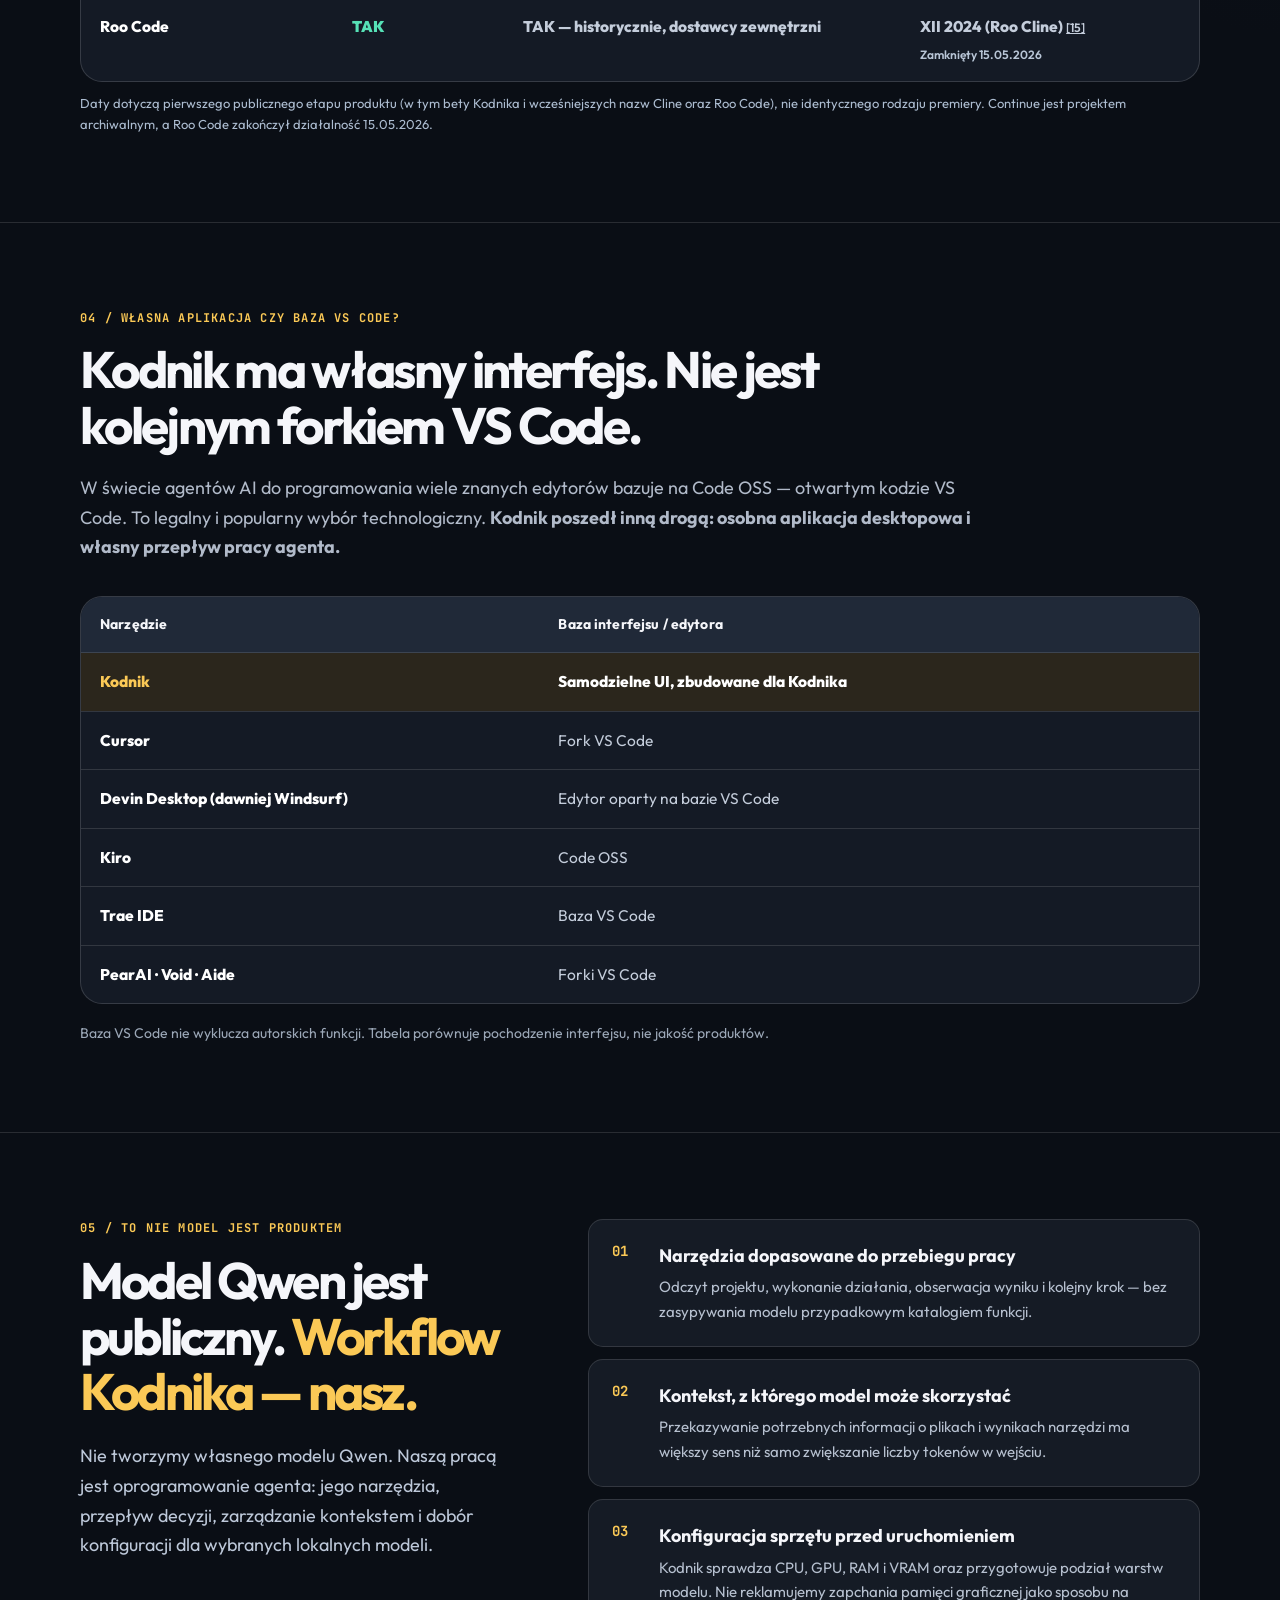
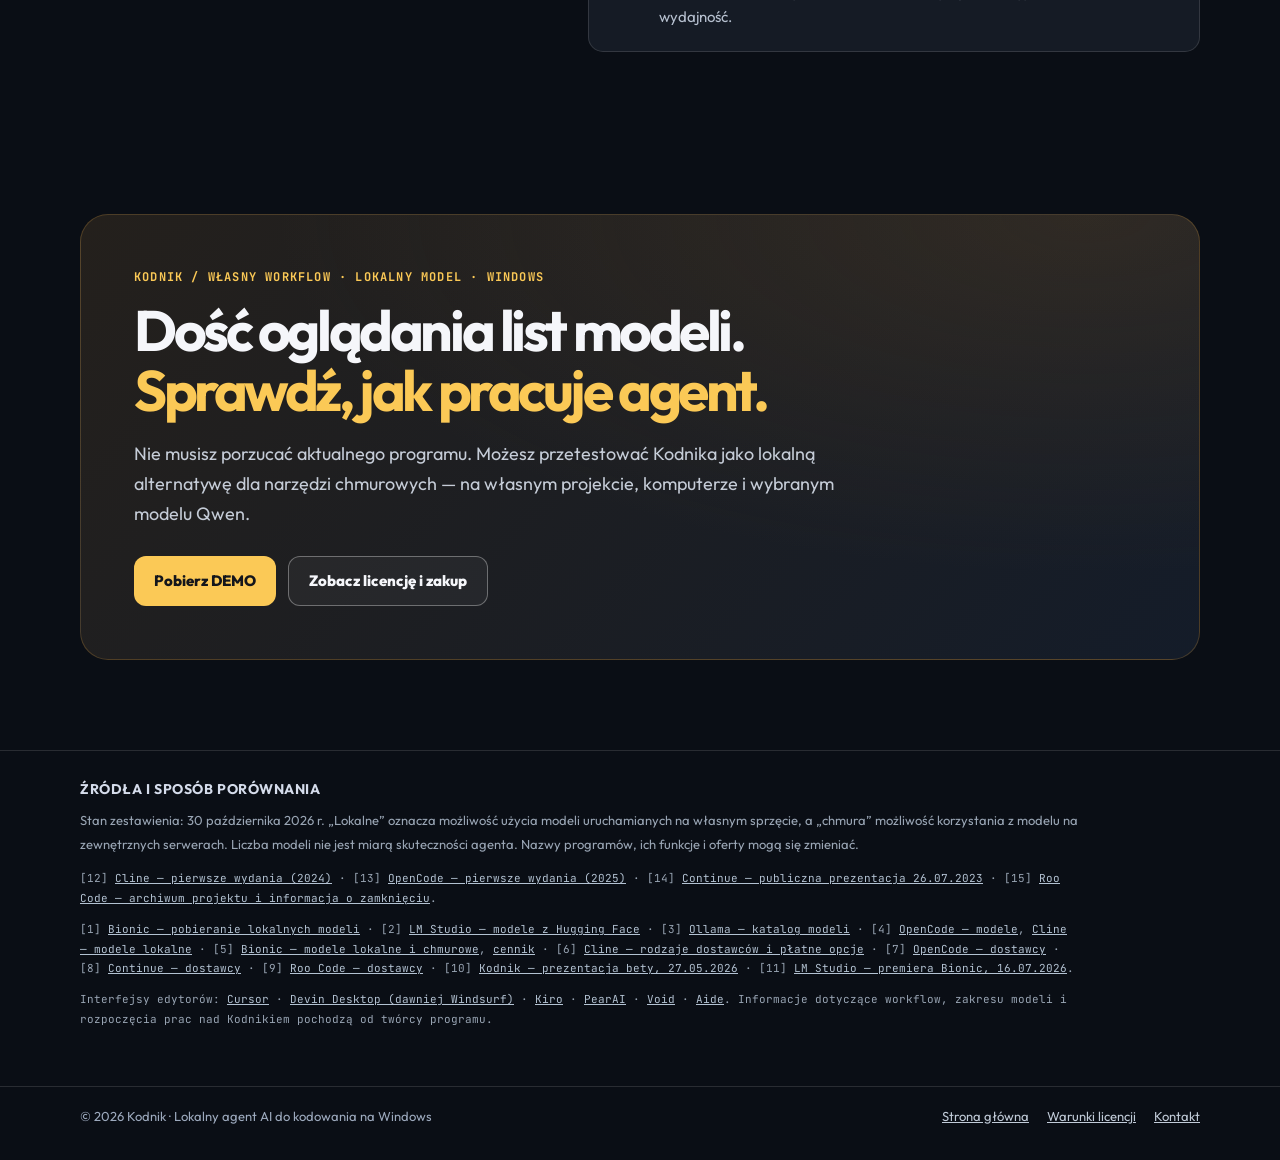
==== commit 1e506c93: "Add files via upload" ====
--- a/alternatywa-dla-cursor-windsurf.html
+++ b/alternatywa-dla-cursor-windsurf.html
@@ -26,7 +26,7 @@
 body:before{content:"";z-index:-1;position:absolute;inset:0 0 auto;height:1150px;pointer-events:none;background-image:linear-gradient(#ffffff09 1px,transparent 1px),linear-gradient(90deg,#ffffff09 1px,transparent 1px);background-size:58px 58px;mask-image:linear-gradient(#000,transparent 98%)}
 a{color:inherit}a:hover{color:var(--gold)}a:focus-visible{outline:2px solid var(--gold);outline-offset:4px}.wrap{width:min(1120px,calc(100% - 42px));margin-inline:auto}.mono,.eyebrow,.tag,.idx,.th-note,.source-list{font-family:'JetBrains Mono',ui-monospace,monospace}.eyebrow{color:var(--gold);font-size:12px;font-weight:700;letter-spacing:.10em;text-transform:uppercase}.top{position:sticky;top:0;z-index:20;background:#10141cF2;border-bottom:1px solid var(--line);backdrop-filter:blur(15px)}.top-inner{min-height:74px;display:flex;align-items:center;justify-content:space-between;gap:22px}.brand{display:inline-flex;align-items:center;gap:10px;text-decoration:none;font-weight:800;font-size:21px;letter-spacing:-.03em}.brand img{width:30px;height:30px;object-fit:contain}nav{display:flex;align-items:center;gap:26px;flex-wrap:wrap}nav a{font-weight:600;font-size:14px;text-decoration:none;color:#d9e0ed}.navdemo{border:1px solid #997736;padding:8px 14px;border-radius:12px;color:var(--gold)!important}.hero{padding:98px 0 100px;display:grid;grid-template-columns:minmax(0,1.13fr) minmax(300px,.87fr);align-items:center;gap:58px}h1,h2,h3,p{margin-top:0}h1{font-size:clamp(43px,5.1vw,76px);letter-spacing:-.026em;line-height:1.13;margin:22px 0 30px;font-weight:850}h1 em{font-style:normal;color:var(--gold)}.lead{font-size:clamp(17px,1.9vw,21px);color:#c5cedd;max-width:670px;line-height:1.65}.lead strong{color:#fff}.small-lead{font-size:15px;color:#b5bfce;max-width:635px}.hero-panel{background:linear-gradient(145deg,#1b2634,#111924 72%);padding:36px;border:1px solid #ffffff24;border-radius:29px;box-shadow:0 32px 80px #0004;position:relative;overflow:hidden}.hero-panel:before{content:"";position:absolute;right:-45px;top:-45px;width:200px;height:200px;border:1px solid #fbc95624;border-radius:50%;box-shadow:0 0 0 39px #fbc9560a,0 0 0 79px #fbc95607}.big-num{font-size:130px;font-weight:900;letter-spacing:-.10em;line-height:.92;color:var(--gold);margin:20px 0 9px}.hero-panel h2{font-size:26px;line-height:1.2;letter-spacing:-.035em;margin-bottom:19px}.hero-panel p{font-size:16px;color:#c4cdda}.panel-rule{height:1px;background:var(--line);margin:26px 0}.mini-grid{display:grid;grid-template-columns:1fr 1fr;gap:18px}.mini-grid strong{display:block;font-size:16px}.mini-grid span{color:#a2aebe;font-size:13px}.mark{font-size:11px;letter-spacing:.08em;color:var(--gold);font-weight:700}.section{padding:86px 0;border-top:1px solid var(--line)}.sec-head{max-width:920px;margin-bottom:34px}.sec-head h2{font-size:clamp(30px,4vw,52px);line-height:1.08;letter-spacing:-.052em;margin:14px 0 20px}.sec-head p{color:var(--muted);font-size:18px}.strong{color:white;font-weight:700}.quote{font-size:clamp(19px,2.5vw,27px);font-weight:800;line-height:1.4;border-left:3px solid var(--gold);padding:13px 24px;margin:32px 0;max-width:880px;background:linear-gradient(90deg,#fbc95613,transparent)}.columns{display:grid;grid-template-columns:1fr 1fr;gap:24px}.strip{padding:24px 28px;border:1px solid var(--line);background:linear-gradient(155deg,#1b202c,#101620);border-radius:19px}.strip h3{font-size:23px;letter-spacing:-.03em;line-height:1.2;margin-bottom:11px}.strip p{color:#bfc7d4;font-size:16px;margin-bottom:0}.strip .eyebrow{display:block;margin-bottom:13px}.tableframe{border:1px solid #ffffff25;border-radius:22px;overflow:hidden;background:#141a25}.scrolltable{overflow-x:auto}table{width:100%;border-collapse:collapse;font-size:15.5px;min-width:620px}th{text-align:left;background:#202938;color:#f5f6fa;font-size:14px;letter-spacing:.01em}td,th{padding:16px 19px;border-bottom:1px solid var(--line);vertical-align:top}tr:last-child td{border-bottom:0}td{color:#c4cddb}td:first-child{font-weight:800;color:white}tr.featured td{background:#362c19ab;color:white}tr.featured td:first-child{color:var(--gold)}tr.featured td:nth-child(2){font-weight:800;color:#fff}.th-note{font-size:11px;color:#8f9bad;margin-top:8px}.note{color:#9ca8b8;font-size:14px;margin:18px 0 0}.note a{color:#c8d9f3}.compare-tools{display:flex;flex-wrap:wrap;gap:9px;margin-top:20px}.compare-tools span{background:#ffffff0d;border:1px solid #ffffff22;padding:6px 10px;border-radius:9px;color:#c0cada;font-size:13px}.feature-split{display:grid;grid-template-columns:.85fr 1.15fr;gap:55px;align-items:start}.feature-split .section-copy{max-width:430px;color:#bdc8d9;font-size:18px}.proof-grid{display:grid;gap:12px}.proof{display:flex;gap:17px;padding:21px 23px;border:1px solid var(--line);border-radius:15px;background:#19202bc2}.proof strong{font-size:18px;display:block;margin-bottom:5px}.proof span{display:block;color:#b6c0cf;font-size:15px}.proof-number{font-family:'JetBrains Mono',monospace;color:var(--gold);font-size:14px;font-weight:700;flex:0 0 30px;min-width:30px;white-space:nowrap;overflow-wrap:normal;line-height:1.55}.banner{margin:76px auto 90px;padding:53px;border-radius:28px;border:1px solid #b083384f;background:radial-gradient(ellipse at 90% 0%,#694b2347,transparent 57%),linear-gradient(135deg,#24201c,#141c29)}.banner h2{font-size:clamp(30px,4.5vw,57px);line-height:1.06;letter-spacing:-.06em;max-width:850px;margin:12px 0 19px}.banner p{color:#c5ccd7;font-size:18px;max-width:730px}.actions{display:flex;gap:12px;flex-wrap:wrap;margin-top:27px}.btn{display:inline-flex;justify-content:center;align-items:center;min-height:49px;padding:12px 20px;border-radius:12px;text-decoration:none;font-weight:800;font-size:15px}.btn-primary{background:var(--gold);color:#14161b}.btn-primary:hover{background:#ffe18e;color:#14161b}.btn-secondary{border:1px solid #ffffff55;background:#ffffff0b}.sources{border-top:1px solid var(--line);padding:27px 0 45px}.sources h2{font-size:14px;letter-spacing:.04em;text-transform:uppercase;color:#d5dceb;margin-bottom:8px}.sources p{font-size:13px;line-height:1.8;color:#99a5b4;max-width:1000px}.source-list{font-size:11px!important}.source-list a{color:#b3c2d2}.footer{border-top:1px solid var(--line);padding:19px 0 33px;color:#9daaBE;font-size:13px}.foot-inner{display:flex;justify-content:space-between;gap:16px;flex-wrap:wrap}.foot-inner a{color:#c1cbd8;margin-left:18px}.skip-link{position:absolute;left:-9999px;top:1px}.skip-link:focus{left:20px;z-index:100;background:#fff;color:#111;padding:5px 10px}section[id]{scroll-margin-top:85px}@media(max-width:850px){.hero{grid-template-columns:1fr;gap:35px;padding:67px 0 70px}.hero-panel{max-width:690px}.feature-split{grid-template-columns:1fr;gap:20px}.section{padding:65px 0}.top-inner{min-height:66px}.top nav a:not(.navdemo){display:none}}@media(max-width:620px){body{font-size:16px}.wrap{width:min(100% - 30px,1120px)}h1{font-size:clamp(40px,10.4vw,58px);letter-spacing:-.02em;line-height:1.14;margin:18px 0 23px}.hero-panel{padding:25px}.big-num{font-size:100px}.columns{grid-template-columns:1fr}.section{padding:56px 0}.sec-head h2{font-size:clamp(30px,9vw,42px)}.banner{padding:30px 23px;margin:50px auto 60px}.mini-grid{grid-template-columns:1fr 1fr}.foot-inner a:first-child{margin-left:0}}@media(prefers-reduced-motion:reduce){html{scroll-behavior:auto}}
 
-.cloud-table{min-width:740px}.cloud-table td:nth-child(2),.cloud-table td:nth-child(3){text-align:center;white-space:nowrap;font-weight:800}.cloud-table th:nth-child(2),.cloud-table th:nth-child(3){text-align:center}.model-table{min-width:570px}.ui-table{min-width:550px}.ui-table th:first-child{width:41%}.yes{color:#56e1b6;font-weight:900}.no{color:var(--gold);font-weight:900}.dates{display:grid;grid-template-columns:repeat(3,minmax(0,1fr));gap:16px}.datebox{min-height:172px;border:1px solid var(--line);background:linear-gradient(145deg,#1c2330,#101620);border-radius:19px;padding:22px;display:flex;flex-direction:column;gap:7px}.datebox strong{font-size:21px;line-height:1.2}.datebox span:last-child{color:#bfcad9;font-size:14px}.datebox.featured-date{border-color:#eab7567c;background:linear-gradient(145deg,#302817,#141b27)}.datebox a{color:var(--gold)}@media(max-width:750px){.dates{grid-template-columns:1fr}.datebox{min-height:auto}}
+.cloud-table{min-width:890px}.cloud-table .release-date{min-width:180px;white-space:normal;text-align:left;font-weight:600}.release-date strong{display:inline;font-weight:800}.release-date a{font-size:12px}.date-status{display:block;margin-top:5px;color:#b8c5d6;font-size:12px}.table-date-note{margin:11px 0 0;font-size:13px;color:#acbcd0}.cloud-table td:nth-child(2),.cloud-table td:nth-child(3){text-align:center;white-space:nowrap;font-weight:800}.cloud-table th:nth-child(2),.cloud-table th:nth-child(3){text-align:center}.model-table{min-width:570px}.ui-table{min-width:550px}.ui-table th:first-child{width:41%}.yes{color:#56e1b6;font-weight:900}.no{color:var(--gold);font-weight:900}.dates{display:grid;grid-template-columns:repeat(3,minmax(0,1fr));gap:16px}.datebox{min-height:172px;border:1px solid var(--line);background:linear-gradient(145deg,#1c2330,#101620);border-radius:19px;padding:22px;display:flex;flex-direction:column;gap:7px}.datebox strong{font-size:21px;line-height:1.2}.datebox span:last-child{color:#bfcad9;font-size:14px}.datebox.featured-date{border-color:#eab7567c;background:linear-gradient(145deg,#302817,#141b27)}.datebox a{color:var(--gold)}@media(max-width:750px){.dates{grid-template-columns:1fr}.datebox{min-height:auto}}
 </style>
 </head>
 <body>
@@ -50,9 +50,8 @@
 <tr><td>LM Studio Bionic</td><td><strong>Ogromny katalog modeli do wyszukiwania i pobrania.</strong> <a aria-label="Źródło: katalog modeli Bionic" href="#zrodla">[1]</a></td></tr>
 <tr><td>LM Studio / Hugging Face</td><td><strong>Ogromny katalog do pobrania</strong> — modele GGUF i inne formaty. <a aria-label="Źródło LM Studio" href="#zrodla">[2]</a></td></tr>
 <tr><td>Ollama</td><td><strong>Setki modeli i wariantów</strong> w publicznej bibliotece. <a aria-label="Źródło Ollama" href="#zrodla">[3]</a></td></tr>
-<tr><td>OpenCode · Cline · Continue · Roo Code</td><td><strong>Zależnie od podłączonego dostawcy modeli.</strong> <a aria-label="Źródła integracji modeli" href="#zrodla">[4]</a></td></tr>
+<tr><td>OpenCode · Cline</td><td><strong>Zależnie od podłączonego dostawcy modeli.</strong> <a aria-label="Źródła integracji modeli" href="#zrodla">[4]</a></td></tr>
 </tbody></table></div></div>
-<p class="quote"><strong>Setki modeli do pobrania to nie setki sprawdzonych konfiguracji agenta.</strong> Kodnik stawia na trzy wybrane modele i wyspecjalizowany workflow.</p>
 </div></section>
 
 
@@ -60,36 +59,28 @@
 <div class="sec-head"><div class="eyebrow">03 / LOKALNE AI CZY CHMURA W TYM SAMYM PRODUKCIE?</div>
 <h2>KTO NAPRAWDĘ STAWIA NA LOKALNE AI? <span style="color:var(--gold)">A KTO OFERUJE TEŻ PŁATNĄ CHMURĘ?</span></h2>
 <p>Dość mieszania pojęć. <strong>Lokalny model na własnym komputerze</strong> to coś innego niż agent z dostępem do płatnej inferencji w chmurze. Sprawdziliśmy oficjalne możliwości produktów — bez zgadywania, kto co sprzedaje.</p></div>
-<div class="tableframe"><div class="scrolltable"><table class="cloud-table"><thead><tr><th scope="col">Program</th><th scope="col">Lokalne AI</th><th scope="col">Chmura</th></tr></thead><tbody>
-<tr class="featured"><td>Kodnik</td><td><span class="yes">TAK</span></td><td><span class="no">NIE</span></td></tr>
-<tr><td>LM Studio Bionic</td><td><span class="yes">TAK</span></td><td><strong>TAK — własna płatna chmura</strong> <a href="#zrodla">[5]</a></td></tr>
-<tr><td>Cline</td><td><span class="yes">TAK</span></td><td><strong>TAK — płatne opcje i API</strong> <a href="#zrodla">[6]</a></td></tr>
-<tr><td>OpenCode</td><td><span class="yes">TAK</span></td><td>TAK — dostawcy zewnętrzni <a href="#zrodla">[7]</a></td></tr>
-<tr><td>Continue</td><td><span class="yes">TAK</span></td><td>TAK — dostawcy zewnętrzni <a href="#zrodla">[8]</a></td></tr>
-<tr><td>Roo Code</td><td><span class="yes">TAK</span></td><td>TAK — dostawcy zewnętrzni <a href="#zrodla">[9]</a></td></tr>
-</tbody></table></div></div>
-<div class="quote"><strong>ROZUMIEMY, ŻE „DODATEK LOKALNY” MOŻE PRZYCIĄGAĆ KLIENTÓW DO USŁUG CHMUROWYCH.</strong><br/>Ale sama lista modeli i przycisk „Local” nie oznaczają jeszcze działającego lokalnego agenta. Jeśli wybrany model nie uruchamia się, a zamiast rozwiązania pojawia się oferta płatnej chmury, taki dodatek nie spełnia swojej roli.<br/><br/><strong>KODNIK NIE JEST DODATKIEM DO CHMURY ANI SKŁADAKIEM Z PIĘTNASTU PROGRAMÓW. TO SAMODZIELNA APLIKACJA STWORZONA Z MYŚLĄ O LOKALNYM AI.</strong></div>
+<div class="tableframe"><div class="scrolltable"><table class="cloud-table"><thead><tr><th scope="col">Program</th><th scope="col">Lokalne AI</th><th scope="col">Chmura</th><th scope="col">Pierwsza publiczna wersja</th></tr></thead><tbody>
+<tr class="featured"><td>Kodnik</td><td><span class="yes">TAK</span></td><td><span class="no">NIE</span></td><td class="release-date"><strong>27.05.2026 (beta)</strong> <a href="#zrodla">[10]</a> </td></tr>
+<tr><td>LM Studio Bionic</td><td><span class="yes">TAK</span></td><td><strong>TAK — własna płatna chmura</strong> <a href="#zrodla">[5]</a></td><td class="release-date"><strong>16.07.2026</strong> <a href="#zrodla">[11]</a> </td></tr>
+<tr><td>Cline</td><td><span class="yes">TAK</span></td><td><strong>TAK — płatne opcje i API</strong> <a href="#zrodla">[6]</a></td><td class="release-date"><strong>VII 2024 (Claude Dev)</strong> <a href="#zrodla">[12]</a> </td></tr>
+<tr><td>OpenCode</td><td><span class="yes">TAK</span></td><td>TAK — dostawcy zewnętrzni <a href="#zrodla">[7]</a></td><td class="release-date"><strong>V 2025</strong> <a href="#zrodla">[13]</a> </td></tr>
+<tr><td>Continue</td><td><span class="yes">TAK</span></td><td><span class="muted-state">TAK — historycznie, dostawcy zewnętrzni</span></td><td class="release-date"><strong>26.07.2023</strong> <a href="#zrodla">[14]</a> <small class="date-status">Repozytorium archiwalne</small></td></tr>
+<tr><td>Roo Code</td><td><span class="yes">TAK</span></td><td><span class="muted-state">TAK — historycznie, dostawcy zewnętrzni</span></td><td class="release-date"><strong>XII 2024 (Roo Cline)</strong> <a href="#zrodla">[15]</a> <small class="date-status">Zamknięty 15.05.2026</small></td></tr>
+</tbody></table></div></div><p class="note table-date-note">Daty dotyczą pierwszego publicznego etapu produktu (w tym bety Kodnika i wcześniejszych nazw Cline oraz Roo Code), nie identycznego rodzaju premiery. Continue jest projektem archiwalnym, a Roo Code zakończył działalność 15.05.2026.</p>
 </div></section>
-
-<section class="section" id="daty"><div class="wrap">
-<div class="sec-head"><div class="eyebrow">04 / KTO BYŁ WCZEŚNIEJ?</div><h2>KODNIK BYŁ WCZEŚNIEJ. <span style="color:var(--gold)">SPRAWDŹ DATY.</span></h2>
-</div>
-<div class="dates"><div class="datebox"><span class="eyebrow">MARZEC 2026</span><strong>Start prac nad Kodnikiem</strong><span>Data rozpoczęcia projektu według twórcy.</span></div><div class="datebox featured-date"><span class="eyebrow">27 MAJA 2026</span><strong>Publiczna beta Kodnika</strong><span>Udokumentowana prezentacja na Wykopie. <a href="#zrodla">[10]</a></span></div><div class="datebox"><span class="eyebrow">16 LIPCA 2026</span><strong>Premiera LM Studio Bionic</strong><span>Oficjalna publikacja producenta. <a href="#zrodla">[11]</a></span></div></div>
-<p class="note"><strong>50 dni wcześniej.</strong> Tyle dzieli publiczną prezentację bety Kodnika od premiery Bionica.</p>
-</div></section>
-<section class="section" id="aplikacje"><div class="wrap"><div class="sec-head"><div class="eyebrow">05 / WŁASNA APLIKACJA CZY BAZA VS CODE?</div><h2>Kodnik ma własny interfejs. Nie jest kolejnym forkiem VS Code.</h2><p>W świecie agentów AI do programowania wiele znanych edytorów bazuje na Code OSS — otwartym kodzie VS Code. To legalny i popularny wybór technologiczny. <strong>Kodnik poszedł inną drogą: osobna aplikacja desktopowa i własny przepływ pracy agenta.</strong></p></div><div class="tableframe"><div class="scrolltable"><table class="ui-table"><thead><tr><th scope="col">Narzędzie</th><th scope="col">Baza interfejsu / edytora</th></tr></thead><tbody>
+<section class="section" id="aplikacje"><div class="wrap"><div class="sec-head"><div class="eyebrow">04 / WŁASNA APLIKACJA CZY BAZA VS CODE?</div><h2>Kodnik ma własny interfejs. Nie jest kolejnym forkiem VS Code.</h2><p>W świecie agentów AI do programowania wiele znanych edytorów bazuje na Code OSS — otwartym kodzie VS Code. To legalny i popularny wybór technologiczny. <strong>Kodnik poszedł inną drogą: osobna aplikacja desktopowa i własny przepływ pracy agenta.</strong></p></div><div class="tableframe"><div class="scrolltable"><table class="ui-table"><thead><tr><th scope="col">Narzędzie</th><th scope="col">Baza interfejsu / edytora</th></tr></thead><tbody>
 <tr class="featured"><td>Kodnik</td><td>Samodzielne UI, zbudowane dla Kodnika</td></tr>
-<tr><td>Cursor</td><td>Fork VS Code <a href="#zrodla">[5]</a></td></tr>
-<tr><td>Devin Desktop (dawniej Windsurf)</td><td>Edytor oparty na bazie VS Code <a href="#zrodla">[6]</a></td></tr>
-<tr><td>Kiro</td><td>Code OSS <a href="#zrodla">[7]</a></td></tr>
-<tr><td>Trae IDE</td><td>Baza VS Code <a href="#zrodla">[8]</a></td></tr>
-<tr><td>PearAI · Void · Aide</td><td>Forki VS Code <a href="#zrodla">[9]</a></td></tr>
+<tr><td>Cursor</td><td>Fork VS Code </td></tr>
+<tr><td>Devin Desktop (dawniej Windsurf)</td><td>Edytor oparty na bazie VS Code </td></tr>
+<tr><td>Kiro</td><td>Code OSS </td></tr>
+<tr><td>Trae IDE</td><td>Baza VS Code </td></tr>
+<tr><td>PearAI · Void · Aide</td><td>Forki VS Code </td></tr>
 </tbody></table></div></div><p class="note">Baza VS Code nie wyklucza autorskich funkcji. Tabela porównuje pochodzenie interfejsu, nie jakość produktów.</p></div></section>
-<section class="section" id="workflow"><div class="wrap feature-split"><div><div class="eyebrow">06 / TO NIE MODEL JEST PRODUKTEM</div><h2 style="font-size:clamp(34px,4vw,54px);letter-spacing:-.055em;line-height:1.08;margin:15px 0 22px">Model Qwen jest publiczny. <span style="color:var(--gold)">Workflow Kodnika — nasz.</span></h2><p class="section-copy">Nie tworzymy własnego modelu Qwen. Naszą pracą jest oprogramowanie agenta: jego narzędzia, przepływ decyzji, zarządzanie kontekstem i dobór konfiguracji dla wybranych lokalnych modeli.</p></div><div class="proof-grid"><div class="proof"><div class="proof-number">01</div><div><strong>Narzędzia dopasowane do przebiegu pracy</strong><span>Odczyt projektu, wykonanie działania, obserwacja wyniku i kolejny krok — bez zasypywania modelu przypadkowym katalogiem funkcji.</span></div></div><div class="proof"><div class="proof-number">02</div><div><strong>Kontekst, z którego model może skorzystać</strong><span>Przekazywanie potrzebnych informacji o plikach i wynikach narzędzi ma większy sens niż samo zwiększanie liczby tokenów w wejściu.</span></div></div><div class="proof"><div class="proof-number">03</div><div><strong>Konfiguracja sprzętu przed uruchomieniem</strong><span>Kodnik sprawdza CPU, GPU, RAM i VRAM oraz przygotowuje podział warstw modelu. Nie reklamujemy zapchania pamięci graficznej jako sposobu na wydajność.</span></div></div></div></div></section>
+<section class="section" id="workflow"><div class="wrap feature-split"><div><div class="eyebrow">05 / TO NIE MODEL JEST PRODUKTEM</div><h2 style="font-size:clamp(34px,4vw,54px);letter-spacing:-.055em;line-height:1.08;margin:15px 0 22px">Model Qwen jest publiczny. <span style="color:var(--gold)">Workflow Kodnika — nasz.</span></h2><p class="section-copy">Nie tworzymy własnego modelu Qwen. Naszą pracą jest oprogramowanie agenta: jego narzędzia, przepływ decyzji, zarządzanie kontekstem i dobór konfiguracji dla wybranych lokalnych modeli.</p></div><div class="proof-grid"><div class="proof"><div class="proof-number">01</div><div><strong>Narzędzia dopasowane do przebiegu pracy</strong><span>Odczyt projektu, wykonanie działania, obserwacja wyniku i kolejny krok — bez zasypywania modelu przypadkowym katalogiem funkcji.</span></div></div><div class="proof"><div class="proof-number">02</div><div><strong>Kontekst, z którego model może skorzystać</strong><span>Przekazywanie potrzebnych informacji o plikach i wynikach narzędzi ma większy sens niż samo zwiększanie liczby tokenów w wejściu.</span></div></div><div class="proof"><div class="proof-number">03</div><div><strong>Konfiguracja sprzętu przed uruchomieniem</strong><span>Kodnik sprawdza CPU, GPU, RAM i VRAM oraz przygotowuje podział warstw modelu. Nie reklamujemy zapchania pamięci graficznej jako sposobu na wydajność.</span></div></div></div></div></section>
 <div class="wrap"><div class="banner"><div class="eyebrow">KODNIK / WŁASNY WORKFLOW · LOKALNY MODEL · WINDOWS</div><h2>Dość oglądania list modeli.<br/><span style="color:var(--gold)">Sprawdź, jak pracuje agent.</span></h2><p>Nie musisz porzucać aktualnego programu. Możesz przetestować Kodnika jako lokalną alternatywę dla narzędzi chmurowych — na własnym projekcie, komputerze i wybranym modelu Qwen.</p><div class="actions"><a class="btn btn-primary" href="/#demo">Pobierz DEMO</a><a class="btn btn-secondary" href="/#cena">Zobacz licencję i zakup</a></div></div></div>
 <section class="sources" id="zrodla"><div class="wrap"><h2>Źródła i sposób porównania</h2>
 <p>Stan zestawienia: 30 października 2026 r. „Lokalne” oznacza możliwość użycia modeli uruchamianych na własnym sprzęcie, a „chmura” możliwość korzystania z modelu na zewnętrznych serwerach. Liczba modeli nie jest miarą skuteczności agenta. Nazwy programów, ich funkcje i oferty mogą się zmieniać.</p>
-<p class="source-list">[1] <a href="https://lmstudio.ai/docs/bionic/models/download-local-models">Bionic — pobieranie lokalnych modeli</a> · [2] <a href="https://lmstudio.ai/docs/app/basics/download-model">LM Studio — modele z Hugging Face</a> · [3] <a href="https://ollama.com/search">Ollama — katalog modeli</a> · [4] <a href="https://opencode.ai/docs/models">OpenCode — modele</a>, <a href="https://github.com/cline/cline/blob/main/docs/running-models-locally/overview.mdx">Cline — modele lokalne</a> · [5] <a href="https://lmstudio.ai/docs/bionic/models">Bionic — modele lokalne i chmurowe</a>, <a href="https://lmstudio.ai/pricing">cennik</a> · [6] <a href="https://github.com/cline/cline/blob/main/docs/getting-started/authorizing-with-cline.mdx">Cline — rodzaje dostawców i płatne opcje</a> · [7] <a href="https://opencode.ai/docs/providers">OpenCode — dostawcy</a> · [8] <a href="https://docs.continue.dev/customize/model-providers/overview">Continue — dostawcy</a> · [9] <a href="https://roocodeinc.github.io/Roo-Code/providers/">Roo Code — dostawcy</a> · [10] <a href="https://wykop.pl/link/7951723/to-jest-kodnik-ai-ktore-tworzy-programy-lokalnie">Kodnik — prezentacja bety, 27.05.2026</a> · [11] <a href="https://lmstudio.ai/blog">LM Studio — premiera Bionic, 16.07.2026</a>.</p>
+<p class="source-list"> [12] <a href="https://github.com/cline/cline/releases">Cline — pierwsze wydania (2024)</a> · [13] <a href="https://github.com/anomalyco/opencode/releases">OpenCode — pierwsze wydania (2025)</a> · [14] <a href="https://news.ycombinator.com/item?id=36882146">Continue — publiczna prezentacja 26.07.2023</a> · [15] <a href="https://github.com/RooCodeInc/Roo-Code">Roo Code — archiwum projektu i informacja o zamknięciu</a>.</p><p class="source-list">[1] <a href="https://lmstudio.ai/docs/bionic/models/download-local-models">Bionic — pobieranie lokalnych modeli</a> · [2] <a href="https://lmstudio.ai/docs/app/basics/download-model">LM Studio — modele z Hugging Face</a> · [3] <a href="https://ollama.com/search">Ollama — katalog modeli</a> · [4] <a href="https://opencode.ai/docs/models">OpenCode — modele</a>, <a href="https://github.com/cline/cline/blob/main/docs/running-models-locally/overview.mdx">Cline — modele lokalne</a> · [5] <a href="https://lmstudio.ai/docs/bionic/models">Bionic — modele lokalne i chmurowe</a>, <a href="https://lmstudio.ai/pricing">cennik</a> · [6] <a href="https://github.com/cline/cline/blob/main/docs/getting-started/authorizing-with-cline.mdx">Cline — rodzaje dostawców i płatne opcje</a> · [7] <a href="https://opencode.ai/docs/providers">OpenCode — dostawcy</a> · [8] <a href="https://docs.continue.dev/customize/model-providers/overview">Continue — dostawcy</a> · [9] <a href="https://roocodeinc.github.io/Roo-Code/providers/">Roo Code — dostawcy</a> · [10] <a href="https://wykop.pl/link/7951723/to-jest-kodnik-ai-ktore-tworzy-programy-lokalnie">Kodnik — prezentacja bety, 27.05.2026</a> · [11] <a href="https://lmstudio.ai/blog">LM Studio — premiera Bionic, 16.07.2026</a>.</p>
 <p class="source-list">Interfejsy edytorów: <a href="https://cursor.com/blog/cursor-3">Cursor</a> · <a href="https://devin.ai/desktop">Devin Desktop (dawniej Windsurf)</a> · <a href="https://kiro.dev/ide/">Kiro</a> · <a href="https://github.com/trypear/pearai-app">PearAI</a> · <a href="https://github.com/voideditor/void">Void</a> · <a href="https://github.com/codestoryai/aide">Aide</a>. Informacje dotyczące workflow, zakresu modeli i rozpoczęcia prac nad Kodnikiem pochodzą od twórcy programu.</p>
 </div></section>
 </main>
